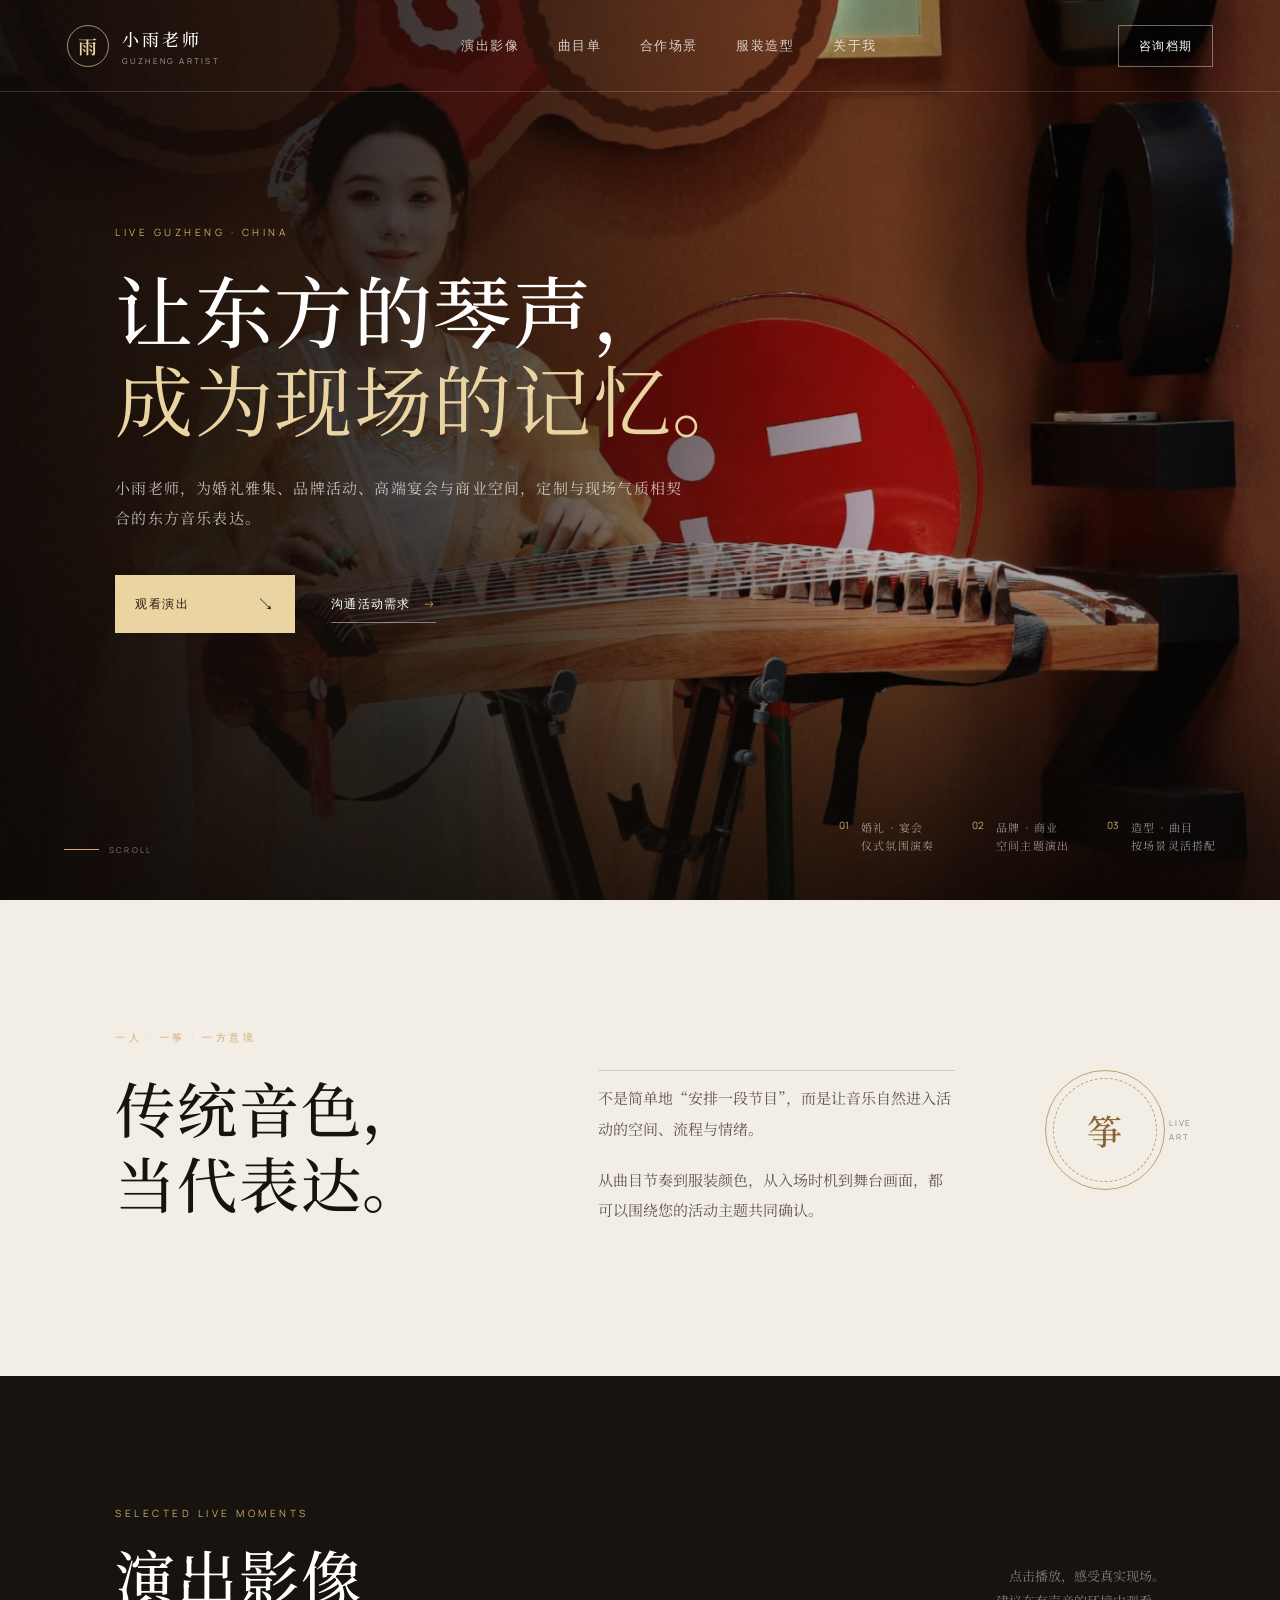
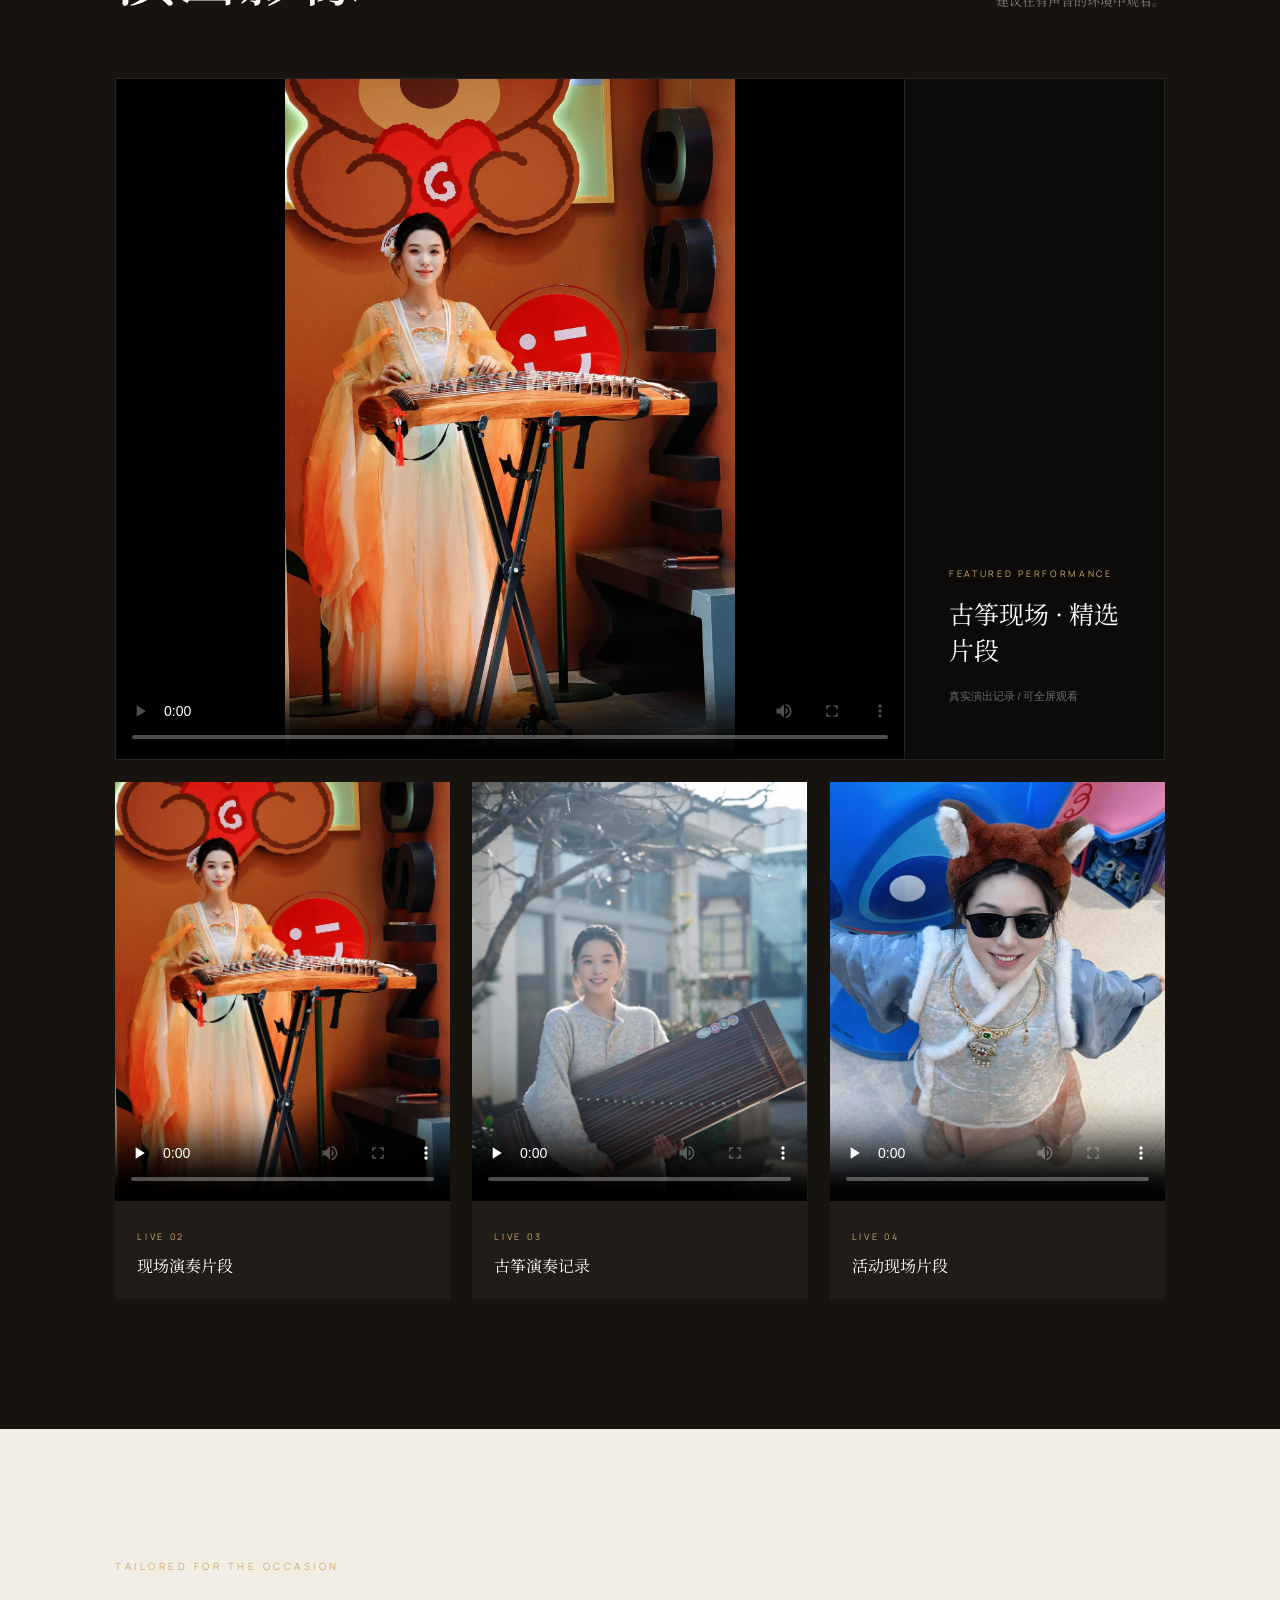
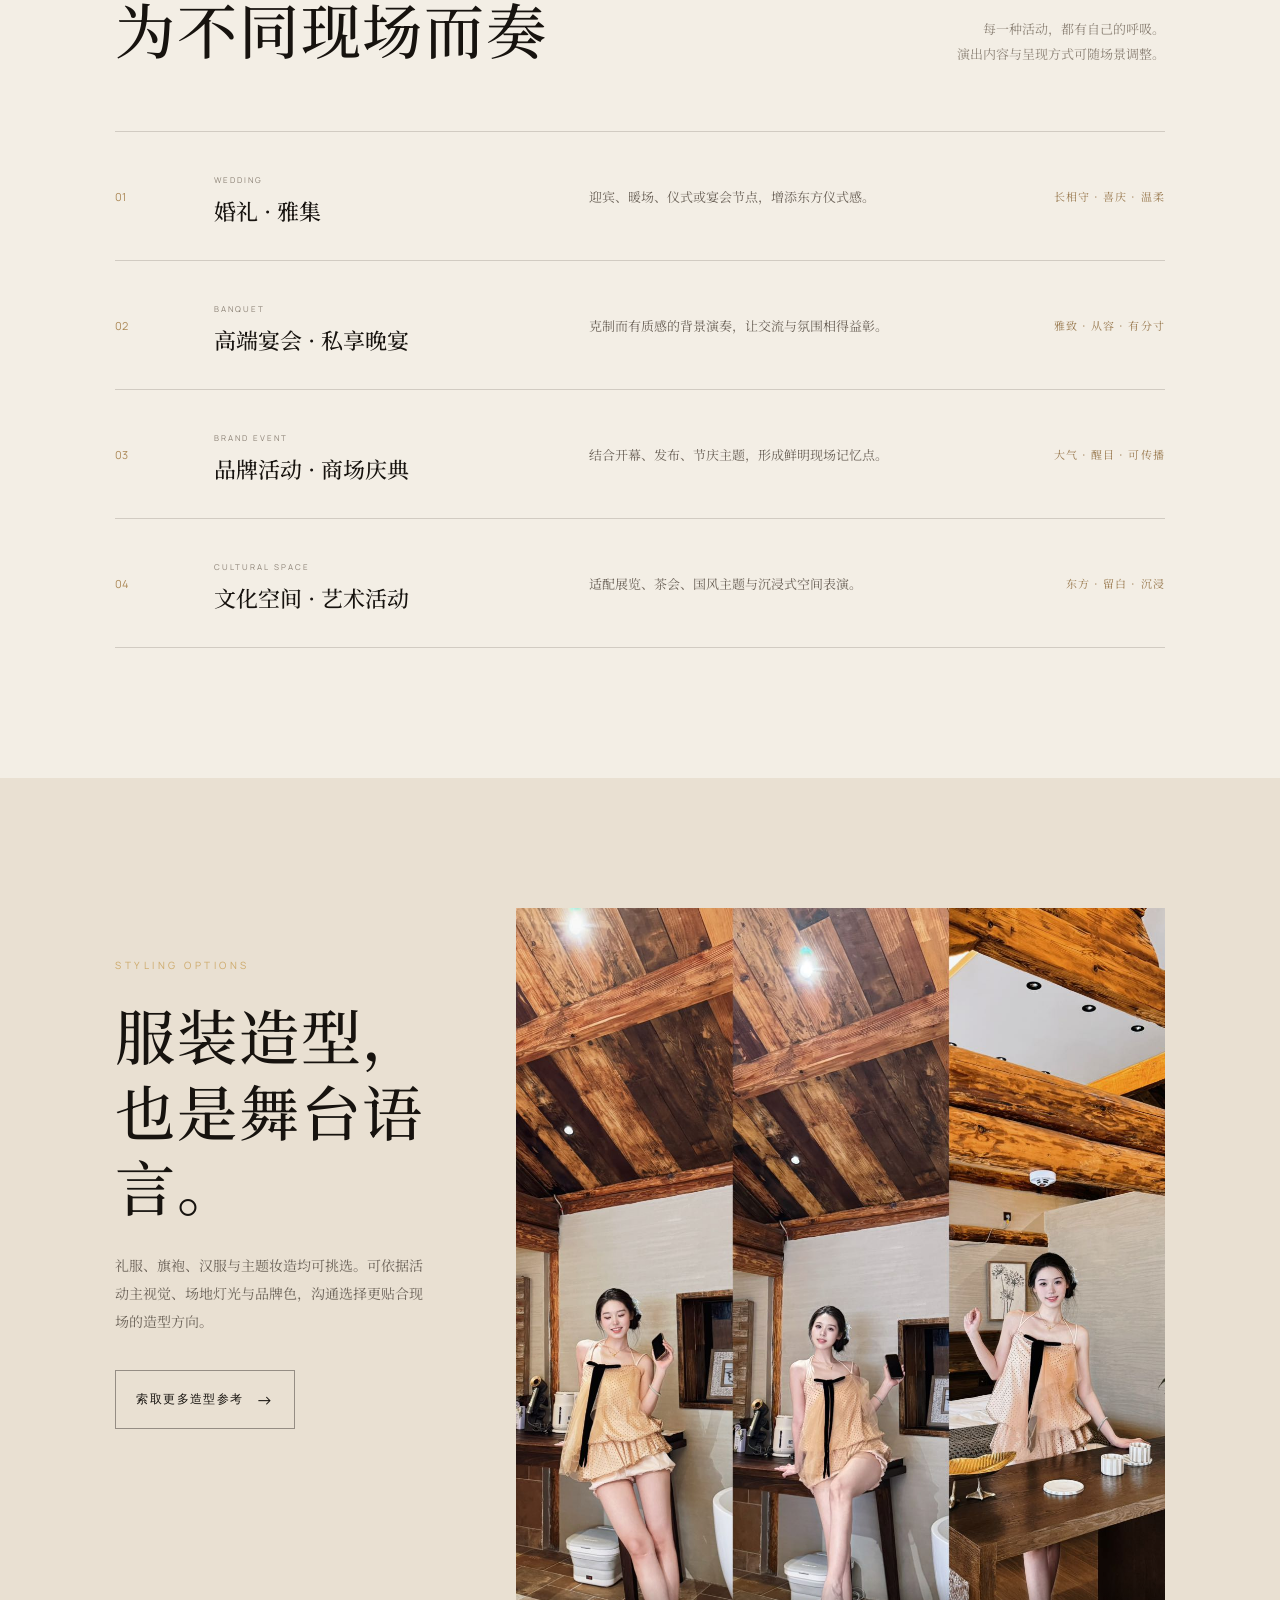
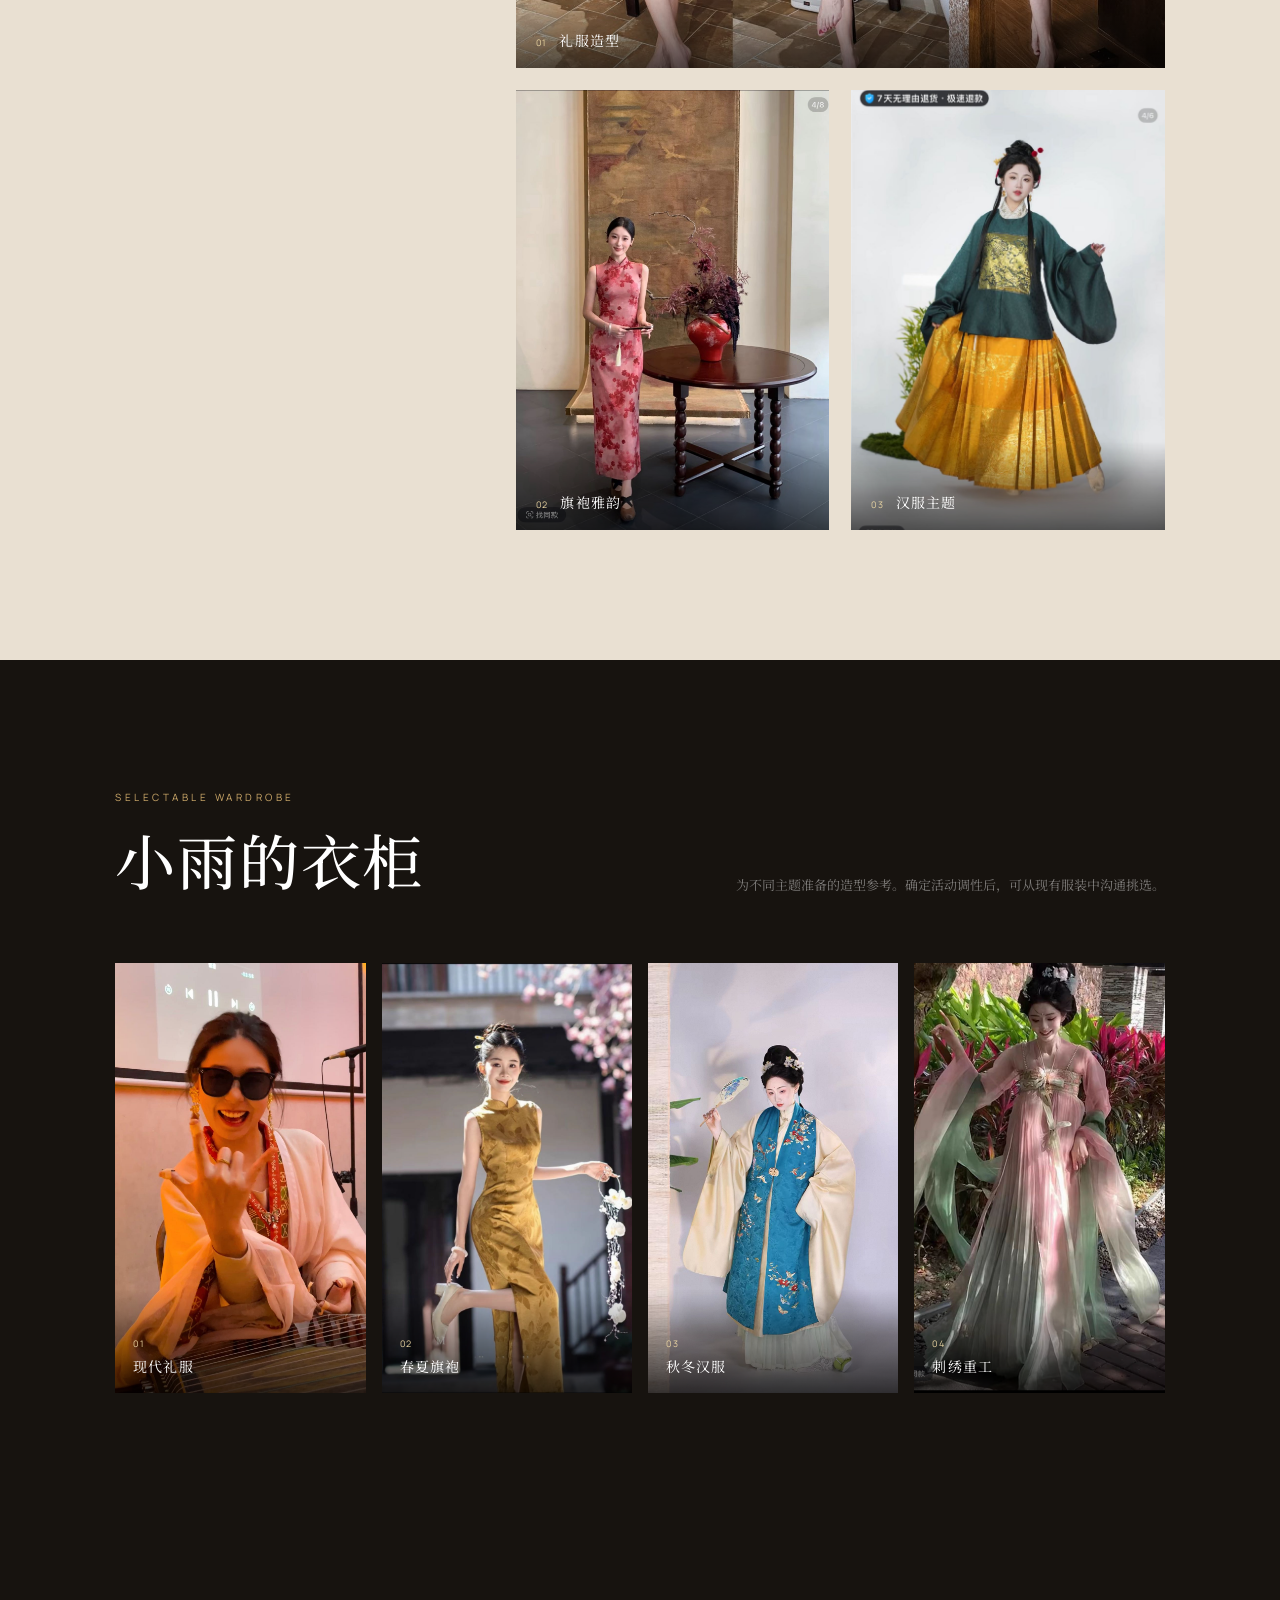
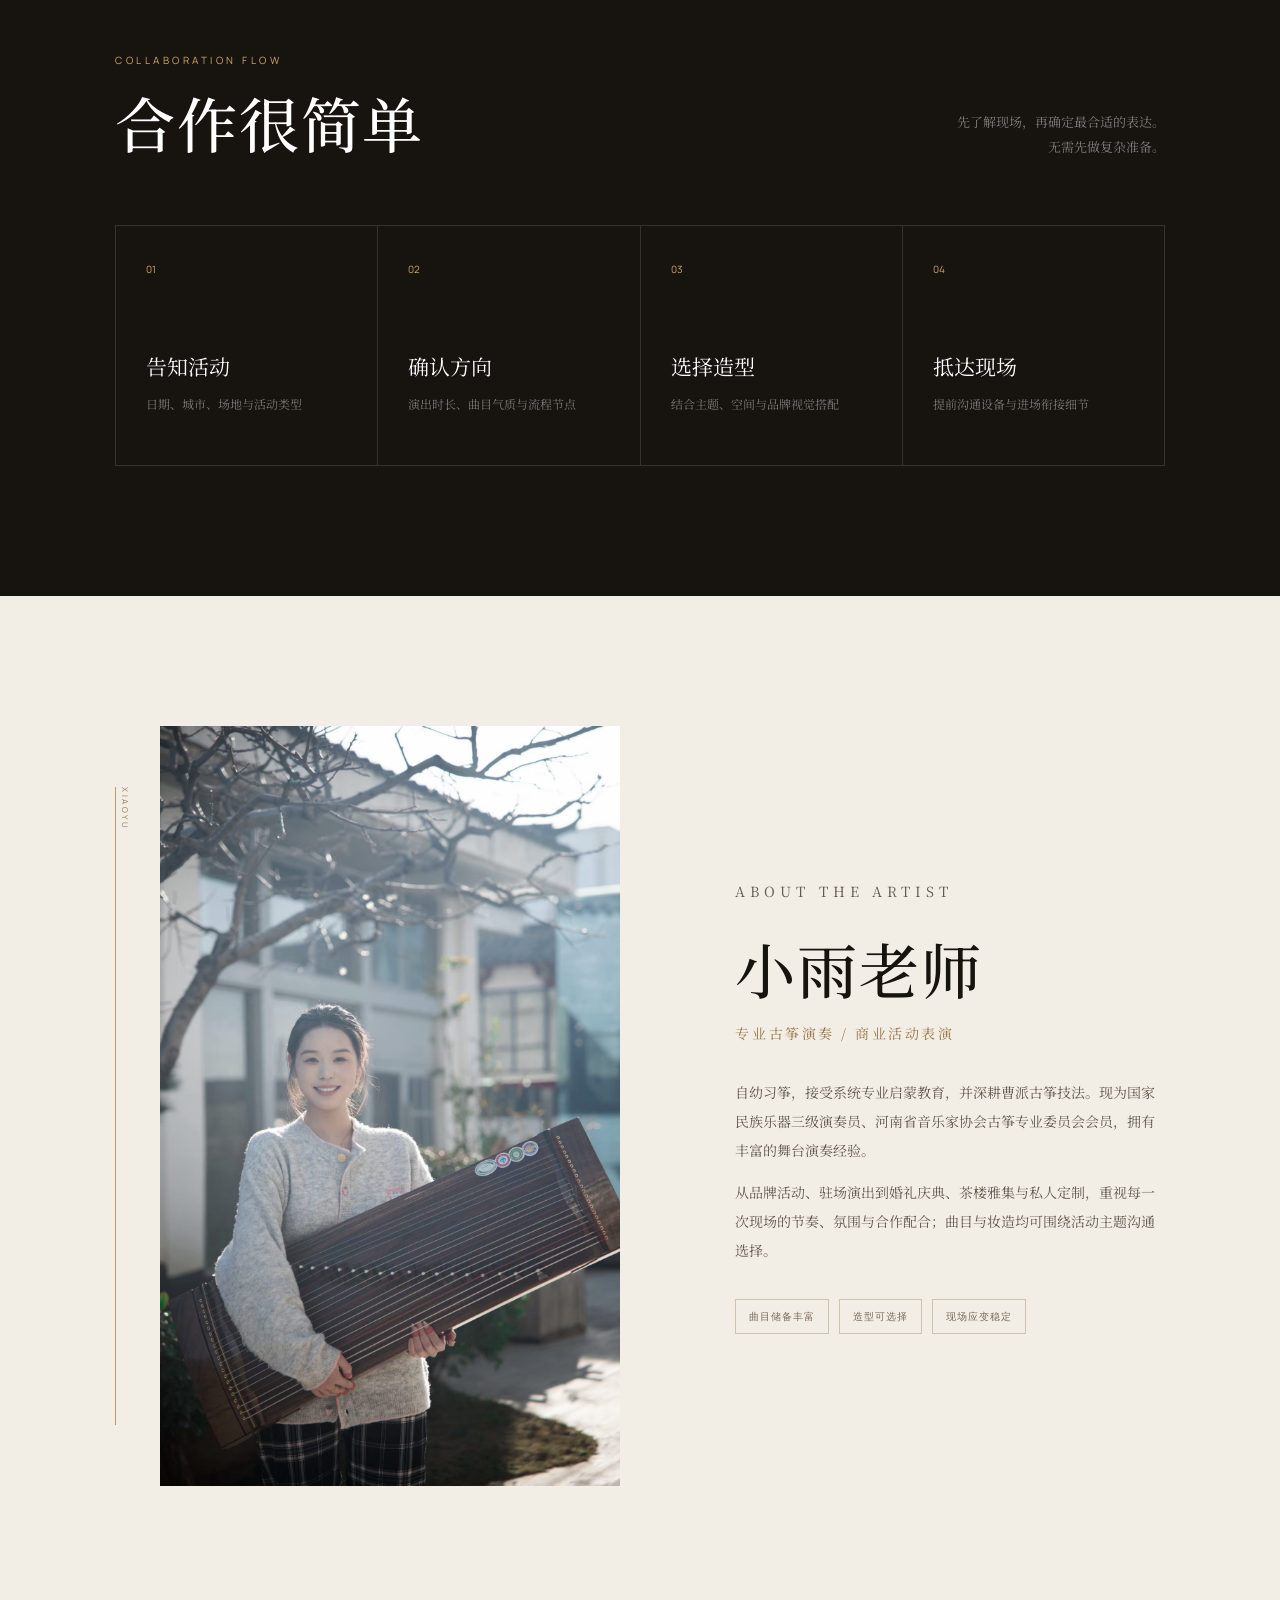
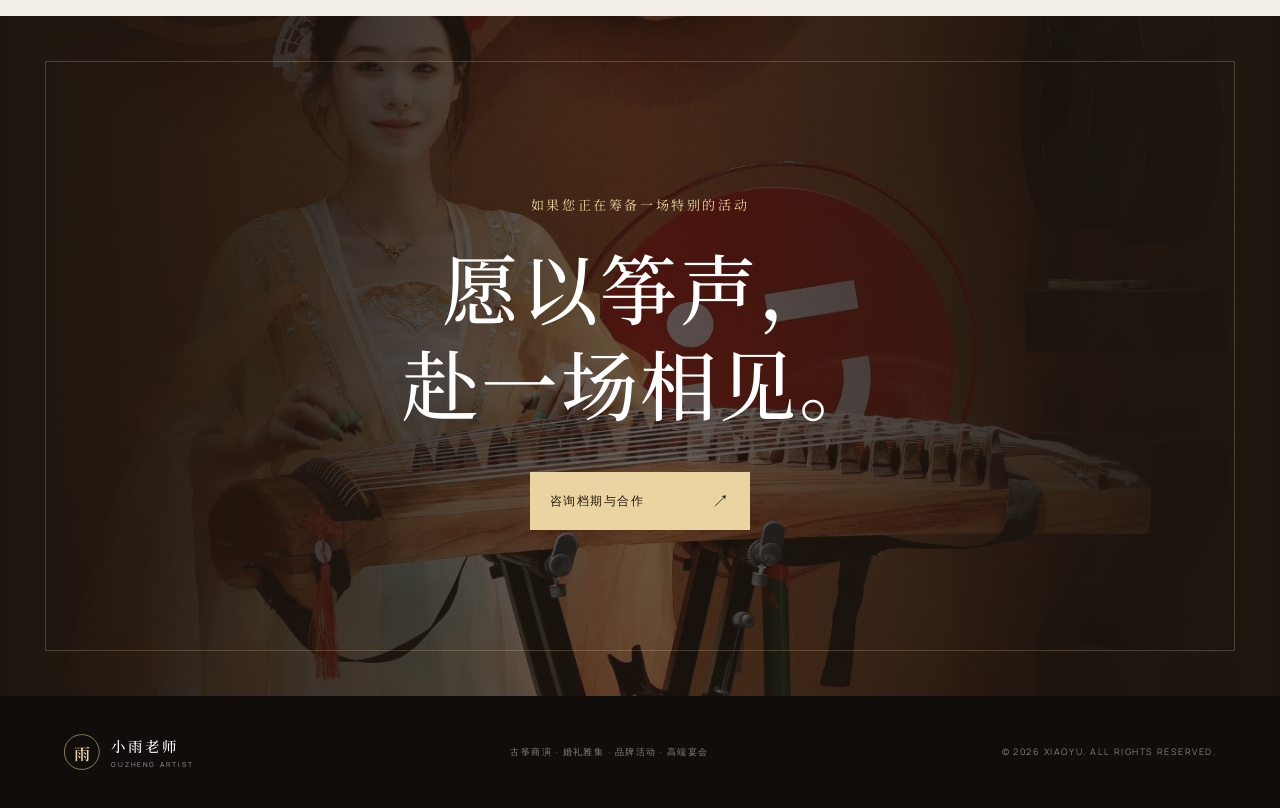
==== docs/index.html @ 77cae75f "Publish Xiaoyu guzheng portfolio" ====
<!doctype html>
<html lang="zh-CN">
<head>
  <meta charset="UTF-8">
  <meta name="viewport" content="width=device-width, initial-scale=1.0">
  <meta name="description" content="小雨老师古筝商演展示：专业古筝演奏、可定制曲目与多风格妆造，适配婚礼、品牌活动与高端私宴。">
  <meta name="theme-color" content="#17130f">
  <title>小雨老师｜古筝商演</title>
  <link rel="preconnect" href="https://fonts.googleapis.com">
  <link rel="preconnect" href="https://fonts.gstatic.com" crossorigin>
  <link href="https://fonts.googleapis.com/css2?family=Noto+Serif+SC:wght@400;500;600;700&family=Manrope:wght@400;500;600&display=swap" rel="stylesheet">
  <link rel="stylesheet" href="styles.css">
</head>
<body>
  <div class="grain" aria-hidden="true"></div>
  <header class="site-header">
    <a class="brand" href="#top" aria-label="返回首页">
      <span class="brand-mark">雨</span>
      <span><b>小雨老师</b><small>GUZHENG ARTIST</small></span>
    </a>
    <nav aria-label="主导航">
      <a href="#works">演出影像</a>
      <a href="repertoire.html">曲目单</a>
      <a href="#scenes">合作场景</a>
      <a href="#looks">服装造型</a>
      <a href="#about">关于我</a>
    </nav>
    <button class="header-cta js-contact">咨询档期</button>
  </header>

  <main id="top">
    <section class="hero">
      <div class="hero-media" aria-hidden="true">
        <img src="assets/images/01-首屏主视觉/hero.jpg" alt="">
      </div>
      <div class="hero-shade"></div>
      <div class="hero-content reveal">
        <p class="eyebrow">LIVE GUZHENG · CHINA</p>
        <h1>让东方的琴声，<br><em>成为现场的记忆。</em></h1>
        <p class="hero-copy">小雨老师，为婚礼雅集、品牌活动、高端宴会与商业空间，定制与现场气质相契合的东方音乐表达。</p>
        <div class="hero-actions">
          <a class="button button-gold" href="#works"><span>观看演出</span><i>↘</i></a>
          <button class="text-link js-contact">沟通活动需求 <span>→</span></button>
        </div>
      </div>
      <div class="hero-meta">
        <div><span>01</span><p>婚礼 · 宴会<br>仪式氛围演奏</p></div>
        <div><span>02</span><p>品牌 · 商业<br>空间主题演出</p></div>
        <div><span>03</span><p>造型 · 曲目<br>按场景灵活搭配</p></div>
      </div>
      <a class="scroll-cue" href="#intro" aria-label="继续浏览"><span></span>SCROLL</a>
    </section>

    <section class="intro section" id="intro">
      <p class="section-kicker reveal">一人 · 一筝 · 一方意境</p>
      <div class="intro-grid">
        <h2 class="reveal">传统音色，<br>当代表达。</h2>
        <div class="intro-copy reveal">
          <p>不是简单地“安排一段节目”，而是让音乐自然进入活动的空间、流程与情绪。</p>
          <p>从曲目节奏到服装颜色，从入场时机到舞台画面，都可以围绕您的活动主题共同确认。</p>
        </div>
        <div class="seal reveal"><span>筝</span><small>LIVE<br>ART</small></div>
      </div>
    </section>

    <section class="works section section-dark" id="works">
      <div class="section-head reveal">
        <div>
          <p class="section-kicker">SELECTED LIVE MOMENTS</p>
          <h2>演出影像</h2>
        </div>
        <p>点击播放，感受真实现场。<br>建议在有声音的环境中观看。</p>
      </div>
      <div class="video-feature reveal">
        <video controls preload="metadata" playsinline poster="assets/images/performance/performance-01.jpg">
          <source src="assets/videos/shorts/short-01.mp4" type="video/mp4">
          您的浏览器暂不支持视频播放。
        </video>
        <div class="video-caption">
          <span>FEATURED PERFORMANCE</span>
          <h3>古筝现场 · 精选片段</h3>
          <p>真实演出记录 / 可全屏观看</p>
        </div>
      </div>
      <div class="video-grid">
        <article class="video-card reveal">
          <video controls preload="none" playsinline poster="assets/images/performance/performance-01.jpg">
            <source src="assets/videos/shorts/short-02.mp4" type="video/mp4">
          </video>
          <div><span>LIVE 02</span><h3>现场演奏片段</h3></div>
        </article>
        <article class="video-card reveal">
          <video controls preload="none" playsinline poster="assets/images/performance/performance-02.jpg">
            <source src="assets/videos/shorts/short-03.mp4" type="video/mp4">
          </video>
          <div><span>LIVE 03</span><h3>古筝演奏记录</h3></div>
        </article>
        <article class="video-card reveal">
          <video controls preload="none" playsinline poster="assets/images/performance/performance-03.jpg">
            <source src="assets/videos/shorts/short-04.mp4" type="video/mp4">
          </video>
          <div><span>LIVE 04</span><h3>活动现场片段</h3></div>
        </article>
      </div>
    </section>

    <section class="scenes section" id="scenes">
      <div class="section-head reveal">
        <div>
          <p class="section-kicker">TAILORED FOR THE OCCASION</p>
          <h2>为不同现场而奏</h2>
        </div>
        <p>每一种活动，都有自己的呼吸。<br>演出内容与呈现方式可随场景调整。</p>
      </div>
      <div class="scene-list">
        <article class="scene-card reveal">
          <span>01</span><div><small>WEDDING</small><h3>婚礼 · 雅集</h3></div>
          <p>迎宾、暖场、仪式或宴会节点，增添东方仪式感。</p><i>长相守 · 喜庆 · 温柔</i>
        </article>
        <article class="scene-card reveal">
          <span>02</span><div><small>BANQUET</small><h3>高端宴会 · 私享晚宴</h3></div>
          <p>克制而有质感的背景演奏，让交流与氛围相得益彰。</p><i>雅致 · 从容 · 有分寸</i>
        </article>
        <article class="scene-card reveal">
          <span>03</span><div><small>BRAND EVENT</small><h3>品牌活动 · 商场庆典</h3></div>
          <p>结合开幕、发布、节庆主题，形成鲜明现场记忆点。</p><i>大气 · 醒目 · 可传播</i>
        </article>
        <article class="scene-card reveal">
          <span>04</span><div><small>CULTURAL SPACE</small><h3>文化空间 · 艺术活动</h3></div>
          <p>适配展览、茶会、国风主题与沉浸式空间表演。</p><i>东方 · 留白 · 沉浸</i>
        </article>
      </div>
    </section>

    <section class="looks section" id="looks">
      <div class="looks-copy reveal">
        <p class="section-kicker">STYLING OPTIONS</p>
        <h2>服装造型，<br>也是舞台语言。</h2>
        <p>礼服、旗袍、汉服与主题妆造均可挑选。可依据活动主视觉、场地灯光与品牌色，沟通选择更贴合现场的造型方向。</p>
        <button class="button button-outline js-contact">索取更多造型参考 <i>→</i></button>
      </div>
      <div class="look-gallery reveal">
        <figure class="look-main">
          <img src="assets/images/outfits/image1.jpeg" alt="小雨老师演出礼服造型">
          <figcaption><span>01</span>礼服造型</figcaption>
        </figure>
        <figure>
          <img src="assets/images/outfits/image12.jpeg" alt="小雨老师旗袍演出造型">
          <figcaption><span>02</span>旗袍雅韵</figcaption>
        </figure>
        <figure>
          <img src="assets/images/outfits/image20.jpeg" alt="小雨老师汉服演出造型">
          <figcaption><span>03</span>汉服主题</figcaption>
        </figure>
      </div>
    </section>

    <section class="wardrobe section section-dark" aria-labelledby="wardrobe-title">
      <div class="section-head reveal">
        <div>
          <p class="section-kicker">SELECTABLE WARDROBE</p>
          <h2 id="wardrobe-title">小雨的衣柜</h2>
        </div>
        <p>为不同主题准备的造型参考。确定活动调性后，可从现有服装中沟通挑选。</p>
      </div>
      <div class="wardrobe-grid">
        <figure class="reveal"><img src="assets/images/outfits/image3.jpeg" alt="现代风格演出造型"><figcaption><span>01</span>现代礼服</figcaption></figure>
        <figure class="reveal"><img src="assets/images/outfits/image10.jpeg" alt="春夏旗袍演出造型"><figcaption><span>02</span>春夏旗袍</figcaption></figure>
        <figure class="reveal"><img src="assets/images/outfits/image17.jpeg" alt="秋冬汉服演出造型"><figcaption><span>03</span>秋冬汉服</figcaption></figure>
        <figure class="reveal"><img src="assets/images/outfits/image29.jpeg" alt="刺绣重工演出造型"><figcaption><span>04</span>刺绣重工</figcaption></figure>
      </div>
    </section>

    <section class="process section section-dark">
      <div class="section-head reveal">
        <div><p class="section-kicker">COLLABORATION FLOW</p><h2>合作很简单</h2></div>
        <p>先了解现场，再确定最合适的表达。<br>无需先做复杂准备。</p>
      </div>
      <ol class="process-list">
        <li class="reveal"><span>01</span><h3>告知活动</h3><p>日期、城市、场地与活动类型</p></li>
        <li class="reveal"><span>02</span><h3>确认方向</h3><p>演出时长、曲目气质与流程节点</p></li>
        <li class="reveal"><span>03</span><h3>选择造型</h3><p>结合主题、空间与品牌视觉搭配</p></li>
        <li class="reveal"><span>04</span><h3>抵达现场</h3><p>提前沟通设备与进场衔接细节</p></li>
      </ol>
    </section>

    <section class="about section" id="about">
      <div class="about-image reveal">
        <img src="assets/images/performance/performance-02.jpg" alt="古筝演奏者小雨老师">
        <span>XIAOYU</span>
      </div>
      <div class="about-copy reveal">
        <p class="section-kicker">ABOUT THE ARTIST</p>
        <h2>小雨老师</h2>
        <h3>专业古筝演奏 / 商业活动表演</h3>
        <p>自幼习筝，接受系统专业启蒙教育，并深耕曹派古筝技法。现为国家民族乐器三级演奏员、河南省音乐家协会古筝专业委员会会员，拥有丰富的舞台演奏经验。</p>
        <p>从品牌活动、驻场演出到婚礼庆典、茶楼雅集与私人定制，重视每一次现场的节奏、氛围与合作配合；曲目与妆造均可围绕活动主题沟通选择。</p>
        <div class="about-tags"><span>曲目储备丰富</span><span>造型可选择</span><span>现场应变稳定</span></div>
      </div>
    </section>

    <section class="contact-banner">
      <div class="contact-banner-bg"></div>
      <div class="reveal">
        <p>如果您正在筹备一场特别的活动</p>
        <h2>愿以筝声，<br>赴一场相见。</h2>
        <button class="button button-gold js-contact">咨询档期与合作 <i>↗</i></button>
      </div>
    </section>
  </main>

  <footer>
    <div class="brand footer-brand"><span class="brand-mark">雨</span><span><b>小雨老师</b><small>GUZHENG ARTIST</small></span></div>
    <p>古筝商演 · 婚礼雅集 · 品牌活动 · 高端宴会</p>
    <p>© <span id="year"></span> XIAOYU. ALL RIGHTS RESERVED.</p>
  </footer>

  <div class="contact-panel" id="contactPanel" aria-hidden="true">
    <button class="panel-close" aria-label="关闭">×</button>
    <p class="section-kicker">CONTACT & BOOKING</p>
    <h2>聊聊您的活动</h2>
    <p class="panel-lead">请准备以下信息，沟通会更高效：活动日期、城市、场地、活动类型与期望演出时长。</p>
    <div class="contact-card">
      <div class="qr-placeholder" role="img" aria-label="微信二维码待替换">
        <span>微信二维码</span><small>请替换图片</small>
      </div>
      <div>
        <small>WECHAT</small>
        <strong id="wechatId">请填写您的微信号</strong>
        <button class="copy-button" data-copy="请填写您的微信号">复制微信号</button>
      </div>
    </div>
    <div class="contact-lines">
      <p><span>电话</span><b>请填写您的手机号</b></p>
      <p><span>演出地区</span><b>可根据档期沟通</b></p>
    </div>
    <p class="contact-note">网站发布前，请按“README-替换素材说明”更新以上联系方式。</p>
  </div>
  <div class="panel-backdrop"></div>
  <div class="toast" role="status">已复制</div>

  <script src="script.js"></script>
</body>
</html>
---- docs/styles.css ----
:root {
  --ink: #17130f;
  --ink-2: #221c16;
  --paper: #f3eee5;
  --paper-2: #e9e0d2;
  --gold: #cda96a;
  --gold-light: #ead5a2;
  --muted: #8d8377;
  --line: rgba(31, 24, 18, .16);
  --serif: "Noto Serif SC", "Songti SC", serif;
  --sans: "Manrope", "PingFang SC", sans-serif;
}

* { box-sizing: border-box; }
html { scroll-behavior: smooth; }
body { margin: 0; color: var(--ink); background: var(--paper); font-family: var(--sans); }
body.panel-open { overflow: hidden; }
button, a { font: inherit; }
button { cursor: pointer; }
a { color: inherit; text-decoration: none; }
img, video { display: block; width: 100%; }
.grain { position: fixed; inset: 0; z-index: 100; pointer-events: none; opacity: .035; background-image: url("data:image/svg+xml,%3Csvg viewBox='0 0 180 180' xmlns='http://www.w3.org/2000/svg'%3E%3Cfilter id='n'%3E%3CfeTurbulence type='fractalNoise' baseFrequency='.9' numOctaves='3' stitchTiles='stitch'/%3E%3C/filter%3E%3Crect width='100%25' height='100%25' filter='url(%23n)' opacity='.55'/%3E%3C/svg%3E"); }

.site-header { position: absolute; z-index: 20; top: 0; left: 0; width: 100%; height: 92px; display: flex; align-items: center; justify-content: space-between; padding: 0 5.2vw; color: white; border-bottom: 1px solid rgba(255,255,255,.16); }
.brand { display: inline-flex; align-items: center; gap: 13px; }
.brand-mark { display: grid; place-items: center; width: 42px; aspect-ratio: 1; color: var(--gold-light); border: 1px solid rgba(234,213,162,.65); border-radius: 50%; font: 600 19px var(--serif); }
.brand b { display: block; letter-spacing: .18em; font: 500 17px var(--serif); }
.brand small { display: block; margin-top: 4px; font-size: 8px; letter-spacing: .28em; opacity: .6; }
.site-header nav { display: flex; gap: clamp(20px,3vw,48px); }
.site-header nav a { position: relative; font-size: 13px; letter-spacing: .12em; opacity: .78; transition: .3s; }
.site-header nav a:hover { opacity: 1; }
.site-header nav a::after { content: ""; position: absolute; left: 0; right: 100%; bottom: -9px; height: 1px; background: var(--gold); transition: .3s; }
.site-header nav a:hover::after { right: 0; }
.header-cta { color: white; background: transparent; border: 1px solid rgba(255,255,255,.4); padding: 11px 20px; letter-spacing: .12em; font-size: 12px; transition: .3s; }
.header-cta:hover { color: var(--ink); background: var(--gold-light); border-color: var(--gold-light); }

.hero { position: relative; min-height: 100vh; color: white; background: #17130f; overflow: hidden; }
.hero-media, .hero-shade { position: absolute; inset: 0; }
.hero-media img { height: 100%; object-fit: cover; object-position: center 28%; filter: saturate(.78) contrast(1.05); transform: scale(1.015); animation: heroScale 12s ease-out both; }
.hero-shade { background: linear-gradient(90deg, rgba(13,10,8,.96) 0%, rgba(18,12,8,.73) 39%, rgba(12,8,6,.24) 70%, rgba(10,7,5,.43)), linear-gradient(0deg, rgba(10,7,5,.78), transparent 40%); }
@keyframes heroScale { from { transform: scale(1.08); } to { transform: scale(1.015); } }
.hero-content { position: relative; z-index: 2; width: min(680px, 72vw); padding-top: clamp(190px, 25vh, 270px); margin-left: 9vw; }
.eyebrow, .section-kicker { margin: 0 0 25px; color: var(--gold); font-size: 10px; letter-spacing: .35em; }
.hero h1 { margin: 0; font: 500 clamp(48px, 6.1vw, 94px)/1.14 var(--serif); letter-spacing: .02em; }
.hero h1 em { color: var(--gold-light); font-style: normal; font-weight: 400; }
.hero-copy { max-width: 570px; margin: 31px 0 0; color: rgba(255,255,255,.7); font: 400 15px/2 var(--serif); letter-spacing: .08em; }
.hero-actions { display: flex; align-items: center; gap: 36px; margin-top: 42px; }
.button { display: inline-flex; align-items: center; justify-content: space-between; min-width: 180px; padding: 17px 20px; border: 0; letter-spacing: .12em; font-size: 12px; transition: .3s; }
.button i { font-style: normal; font-size: 17px; }
.button-gold { color: #23180d; background: var(--gold-light); }
.button-gold:hover { background: white; transform: translateY(-2px); }
.text-link { color: white; background: transparent; border: 0; border-bottom: 1px solid rgba(255,255,255,.45); padding: 9px 0; font-size: 12px; letter-spacing: .1em; }
.text-link span { margin-left: 9px; color: var(--gold); }
.hero-meta { position: absolute; z-index: 2; right: 5vw; bottom: 5vh; display: flex; gap: clamp(20px,3vw,55px); }
.hero-meta div { display: flex; gap: 12px; align-items: flex-start; }
.hero-meta span { color: var(--gold); font-size: 10px; }
.hero-meta p { margin: 0; color: rgba(255,255,255,.55); font: 11px/1.7 var(--serif); letter-spacing: .1em; }
.scroll-cue { position: absolute; z-index: 2; bottom: 5vh; left: 5vw; display: flex; gap: 10px; align-items: center; color: rgba(255,255,255,.45); font-size: 8px; letter-spacing: .28em; }
.scroll-cue span { width: 35px; height: 1px; background: var(--gold); }

.section { padding: 130px 9vw; }
.section-dark { color: white; background: var(--ink); }
.intro { background: var(--paper); }
.intro-grid { display: grid; grid-template-columns: 1.1fr 1fr .28fr; gap: 7vw; align-items: start; }
.intro h2, .section-head h2, .looks h2, .about h2, .contact-banner h2, .contact-panel h2 { margin: 0; font: 500 clamp(38px,4.7vw,70px)/1.25 var(--serif); letter-spacing: .03em; }
.intro-copy { padding-top: 12px; border-top: 1px solid var(--line); }
.intro-copy p { margin: 0 0 20px; color: #61584e; font: 15px/2.05 var(--serif); }
.seal { position: relative; display: grid; place-items: center; width: 120px; aspect-ratio: 1; border: 1px solid #bca16e; border-radius: 50%; }
.seal::before { content: ""; position: absolute; inset: 7px; border: 1px dashed #bca16e; border-radius: inherit; }
.seal span { color: #8c6334; font: 500 35px var(--serif); }
.seal small { position: absolute; right: -28px; color: var(--muted); font-size: 8px; line-height: 1.7; letter-spacing: .2em; }
.section-head { display: flex; align-items: flex-end; justify-content: space-between; margin-bottom: 65px; }
.section-head .section-kicker { margin-bottom: 18px; }
.section-head > p { margin: 0; color: #8f8579; font: 13px/1.9 var(--serif); text-align: right; }
.section-dark .section-head > p { color: rgba(255,255,255,.45); }

.video-feature { display: grid; grid-template-columns: minmax(0, 1.7fr) minmax(260px, .55fr); min-height: 600px; background: #0d0b09; border: 1px solid rgba(255,255,255,.1); }
.video-feature video { height: 100%; max-height: 680px; object-fit: contain; background: black; }
.video-caption { display: flex; flex-direction: column; justify-content: flex-end; padding: 44px; border-left: 1px solid rgba(255,255,255,.1); }
.video-caption span, .video-card span { color: var(--gold); font-size: 9px; letter-spacing: .3em; }
.video-caption h3 { margin: 15px 0 10px; font: 400 25px var(--serif); }
.video-caption p { color: rgba(255,255,255,.4); font-size: 11px; }
.video-grid { display: grid; grid-template-columns: repeat(3, 1fr); gap: 22px; margin-top: 22px; }
.video-card { background: #211c17; }
.video-card video { aspect-ratio: 4/5; object-fit: cover; background: #0b0908; }
.video-card div { padding: 22px; }
.video-card h3 { margin: 9px 0 0; font: 400 16px var(--serif); }

.scene-list { border-top: 1px solid var(--line); }
.scene-card { display: grid; grid-template-columns: 60px 1.1fr 1fr .75fr; gap: 3vw; align-items: center; padding: 34px 0; border-bottom: 1px solid var(--line); transition: .35s; }
.scene-card:hover { padding-left: 18px; background: rgba(188,161,110,.07); }
.scene-card > span { color: #ac8957; font-size: 11px; }
.scene-card small { color: var(--muted); font-size: 8px; letter-spacing: .25em; }
.scene-card h3 { margin: 7px 0 0; font: 500 22px var(--serif); }
.scene-card p { margin: 0; color: #6d645a; font: 13px/1.8 var(--serif); }
.scene-card i { color: #9a7b51; font: 400 11px var(--serif); font-style: normal; letter-spacing: .1em; text-align: right; }

.looks { display: grid; grid-template-columns: .72fr 1.5fr; gap: 7vw; background: var(--paper-2); }
.looks-copy { position: sticky; top: 70px; align-self: start; padding-top: 50px; }
.looks-copy > p:not(.section-kicker) { margin: 28px 0 35px; color: #6d645a; font: 14px/2 var(--serif); }
.button-outline { color: var(--ink); background: transparent; border: 1px solid rgba(23,19,15,.4); }
.button-outline:hover { color: white; background: var(--ink); }
.look-gallery { display: grid; grid-template-columns: 1fr 1fr; gap: 22px; }
.look-gallery figure { position: relative; margin: 0; overflow: hidden; background: #ddd3c5; }
.look-gallery .look-main { grid-column: 1 / -1; }
.look-gallery img { height: 440px; object-fit: cover; object-position: center 28%; transition: transform .7s; }
.look-main img { height: 760px; object-position: center 32%; }
.look-gallery figure:hover img { transform: scale(1.025); }
.look-gallery figcaption { position: absolute; left: 0; bottom: 0; width: 100%; padding: 50px 20px 18px; color: white; background: linear-gradient(transparent,rgba(0,0,0,.65)); font: 14px var(--serif); letter-spacing: .08em; }
.look-gallery figcaption span { margin-right: 12px; color: var(--gold-light); font: 9px var(--sans); }

.wardrobe { background: #17130f; }
.wardrobe-grid { display: grid; grid-template-columns: repeat(4, 1fr); gap: 16px; }
.wardrobe-grid figure { position: relative; min-height: 430px; margin: 0; overflow: hidden; background: #2b241d; }
.wardrobe-grid img { height: 100%; object-fit: cover; transition: transform .7s ease; }
.wardrobe-grid figure:nth-child(1) img { object-position: center 28%; }
.wardrobe-grid figure:nth-child(2) img { object-position: center 34%; }
.wardrobe-grid figure:nth-child(3) img { object-position: center 25%; }
.wardrobe-grid figure:nth-child(4) img { object-position: center 30%; }
.wardrobe-grid figure:hover img { transform: scale(1.04); }
.wardrobe-grid figcaption { position: absolute; right: 0; bottom: 0; left: 0; padding: 48px 18px 17px; color: #fff; background: linear-gradient(transparent, rgba(0,0,0,.76)); font: 14px var(--serif); letter-spacing: .08em; }
.wardrobe-grid figcaption span { display: block; margin-bottom: 6px; color: var(--gold-light); font: 9px var(--sans); letter-spacing: .18em; }

.process-list { display: grid; grid-template-columns: repeat(4,1fr); padding: 0; margin: 0; list-style: none; border-top: 1px solid rgba(255,255,255,.13); border-left: 1px solid rgba(255,255,255,.13); }
.process-list li { min-height: 240px; padding: 30px; border-right: 1px solid rgba(255,255,255,.13); border-bottom: 1px solid rgba(255,255,255,.13); }
.process-list span { color: var(--gold); font-size: 10px; }
.process-list h3 { margin: 73px 0 12px; font: 400 21px var(--serif); }
.process-list p { margin: 0; color: rgba(255,255,255,.43); font: 12px/1.8 var(--serif); }

.about { display: grid; grid-template-columns: 1fr .85fr; gap: 9vw; align-items: center; }
.about-image { position: relative; padding-left: 45px; }
.about-image::before { content: ""; position: absolute; left: 0; top: 8%; bottom: 8%; width: 1px; background: #b99d6c; }
.about-image img { height: min(72vw, 760px); object-fit: cover; object-position: center 25%; filter: saturate(.75); }
.about-image > span { position: absolute; left: 5px; top: 8%; color: #99784d; font-size: 8px; letter-spacing: .32em; writing-mode: vertical-rl; }
.about-copy h3 { margin: 17px 0 35px; color: #9a774b; font: 400 14px var(--serif); letter-spacing: .18em; }
.about-copy > p { color: #62594f; font: 14px/2.05 var(--serif); }
.about-tags { display: flex; flex-wrap: wrap; gap: 10px; margin-top: 35px; }
.about-tags span { padding: 9px 13px; color: #796a59; border: 1px solid #cfc2af; font-size: 10px; letter-spacing: .1em; }

.contact-banner { position: relative; display: grid; place-items: center; min-height: 680px; padding: 100px 9vw; color: white; text-align: center; overflow: hidden; background: #211810; }
.contact-banner-bg { position: absolute; inset: 0; opacity: .34; background: linear-gradient(90deg,#15100b,transparent,#15100b), url("assets/images/02-商演现场/stage.jpg") center 35%/cover; filter: grayscale(.25); }
.contact-banner::after { content: ""; position: absolute; inset: 45px; border: 1px solid rgba(234,213,162,.22); pointer-events: none; }
.contact-banner > div:last-child { position: relative; z-index: 1; }
.contact-banner p { color: var(--gold-light); font: 13px var(--serif); letter-spacing: .2em; }
.contact-banner h2 { margin: 24px 0 42px; font-size: clamp(45px,6vw,80px); }
.contact-banner .button { margin: auto; min-width: 220px; }

footer { display: flex; align-items: center; justify-content: space-between; padding: 35px 5vw; color: rgba(255,255,255,.48); background: #100d0a; }
footer p { font-size: 9px; letter-spacing: .16em; }
.footer-brand { color: white; transform: scale(.85); transform-origin: left center; }

.contact-panel { position: fixed; z-index: 202; top: 0; right: 0; width: min(520px, 100%); height: 100dvh; padding: 70px 55px; color: white; background: #1b1713; transform: translateX(102%); transition: transform .5s cubic-bezier(.77,0,.18,1); overflow-y: auto; }
.panel-open .contact-panel { transform: translateX(0); }
.panel-backdrop { position: fixed; z-index: 201; inset: 0; visibility: hidden; opacity: 0; background: rgba(7,5,3,.68); backdrop-filter: blur(4px); transition: .4s; }
.panel-open .panel-backdrop { visibility: visible; opacity: 1; }
.panel-close { position: absolute; top: 25px; right: 30px; color: white; background: transparent; border: 0; font-size: 31px; font-weight: 200; }
.contact-panel h2 { font-size: 43px; }
.panel-lead { margin: 25px 0 32px; color: rgba(255,255,255,.55); font: 13px/2 var(--serif); }
.contact-card { display: grid; grid-template-columns: 145px 1fr; gap: 25px; align-items: center; padding: 25px; background: #28221b; }
.qr-placeholder { display: grid; place-items: center; align-content: center; aspect-ratio: 1; color: #4b3c29; background: repeating-linear-gradient(45deg,#e9dcc4,#e9dcc4 6px,#decdae 6px,#decdae 12px); border: 8px solid white; text-align: center; }
.qr-placeholder span { font: 600 13px var(--serif); }
.qr-placeholder small { margin-top: 4px; font-size: 9px; }
.contact-card > div:last-child small { color: var(--gold); font-size: 9px; letter-spacing: .25em; }
.contact-card strong { display: block; margin: 11px 0 18px; font: 400 15px var(--serif); }
.copy-button { padding: 8px 12px; color: white; background: transparent; border: 1px solid rgba(255,255,255,.25); font-size: 10px; }
.contact-lines { margin-top: 30px; border-top: 1px solid rgba(255,255,255,.14); }
.contact-lines p { display: flex; justify-content: space-between; padding: 17px 0; margin: 0; border-bottom: 1px solid rgba(255,255,255,.14); font-size: 12px; }
.contact-lines span { color: rgba(255,255,255,.4); }
.contact-lines b { font-weight: 400; }
.contact-note { color: #b99867; font-size: 10px; line-height: 1.7; }
.toast { position: fixed; z-index: 300; bottom: 30px; left: 50%; padding: 10px 18px; color: white; background: #5f4a2d; font-size: 11px; transform: translate(-50%,30px); opacity: 0; transition: .3s; }
.toast.show { transform: translate(-50%,0); opacity: 1; }

.reveal { opacity: 0; transform: translateY(25px); transition: opacity .8s ease, transform .8s ease; }
.reveal.visible { opacity: 1; transform: translateY(0); }

@media (max-width: 900px) {
  .site-header { height: 72px; padding: 0 20px; }
  .site-header nav { display: none; }
  .header-cta { padding: 9px 13px; }
  .hero-content { width: auto; margin: 0 25px; padding-top: 23vh; }
  .hero h1 { font-size: clamp(43px,12vw,67px); }
  .hero-copy { font-size: 13px; }
  .hero-meta { display: none; }
  .scroll-cue { left: 25px; }
  .section { padding: 90px 25px; }
  .intro-grid { grid-template-columns: 1fr; gap: 35px; }
  .seal { display: none; }
  .section-head { display: block; margin-bottom: 40px; }
  .section-head > p { margin-top: 20px; text-align: left; }
  .video-feature { grid-template-columns: 1fr; min-height: 0; }
  .video-feature video { aspect-ratio: 9/14; }
  .video-caption { padding: 25px; border-left: 0; border-top: 1px solid rgba(255,255,255,.1); }
  .video-grid { grid-template-columns: 1fr; }
  .video-card video { aspect-ratio: 16/11; }
  .scene-card { grid-template-columns: 35px 1fr; gap: 14px; }
  .scene-card p, .scene-card i { grid-column: 2; text-align: left; }
  .looks { grid-template-columns: 1fr; }
  .looks-copy { position: static; padding: 0; }
  .look-main img { height: 560px; }
  .look-gallery img { height: 290px; }
  .wardrobe-grid { grid-template-columns: 1fr 1fr; gap: 10px; }
  .wardrobe-grid figure { min-height: 340px; }
  .process-list { grid-template-columns: 1fr 1fr; }
  .process-list li { min-height: 200px; padding: 22px; }
  .process-list h3 { margin-top: 50px; }
  .about { grid-template-columns: 1fr; }
  .about-image { padding-left: 25px; }
  .about-image img { height: 115vw; max-height: 680px; }
  .contact-banner { min-height: 580px; }
  .contact-banner::after { inset: 20px; }
  footer { display: grid; gap: 14px; justify-items: center; text-align: center; }
  .contact-panel { padding: 70px 25px 35px; }
}

@media (max-width: 520px) {
  .brand-mark { width: 35px; }
  .brand b { font-size: 14px; }
  .header-cta { font-size: 10px; }
  .hero-actions { align-items: flex-start; flex-direction: column; gap: 18px; }
  .look-gallery { gap: 9px; }
  .look-gallery figcaption { font-size: 11px; }
  .wardrobe-grid figure { min-height: 275px; }
  .process-list { grid-template-columns: 1fr; }
  .process-list li { min-height: 170px; }
  .process-list h3 { margin-top: 35px; }
  .contact-card { grid-template-columns: 115px 1fr; gap: 15px; padding: 16px; }
}

@media (prefers-reduced-motion: reduce) {
  html { scroll-behavior: auto; }
  *, *::before, *::after { animation-duration: .01ms !important; transition-duration: .01ms !important; }
  .reveal { opacity: 1; transform: none; }
}

/* Repertoire */
.repertoire-page { background: #f0eadf; }
.repertoire-header { position: absolute; }
.repertoire-header nav .active { color: var(--gold-light); opacity: 1; }
.repertoire-header nav .active::after { right: 0; }
.repertoire-header .header-cta { display: inline-block; }
.repertoire-hero { position: relative; display: grid; align-items: end; min-height: 780px; padding: 190px 9vw 95px; color: white; background: var(--ink); overflow: hidden; }
.repertoire-hero-image { position: absolute; inset: 0; background: linear-gradient(90deg,rgba(12,9,7,.96) 0%,rgba(16,11,8,.76) 48%,rgba(10,7,5,.38)), linear-gradient(0deg,rgba(10,7,5,.9),transparent 60%), url("assets/images/02-商演现场/stage.jpg") center 32%/cover; filter: saturate(.72); }
.repertoire-hero::after { content: "曲"; position: absolute; right: 3vw; bottom: -9vw; color: rgba(234,213,162,.07); font: 500 35vw/1 var(--serif); }
.repertoire-hero-content { position: relative; z-index: 1; width: min(720px,75vw); align-self: center; }
.repertoire-hero h1 { margin: 0; font: 500 clamp(55px,7vw,105px)/1.13 var(--serif); }
.repertoire-hero h1 em { color: var(--gold-light); font-style: normal; font-weight: 400; }
.repertoire-hero-content > p:last-child { max-width: 600px; margin: 32px 0 0; color: rgba(255,255,255,.62); font: 14px/2.05 var(--serif); letter-spacing: .07em; }
.repertoire-stats { position: relative; z-index: 1; display: flex; justify-self: end; gap: 55px; }
.repertoire-stats div { display: flex; align-items: baseline; gap: 10px; padding-left: 20px; border-left: 1px solid rgba(234,213,162,.35); }
.repertoire-stats b { color: var(--gold-light); font: 400 28px var(--serif); }
.repertoire-stats span { color: rgba(255,255,255,.5); font-size: 10px; letter-spacing: .12em; }

.library-intro { display: grid; grid-template-columns: 1fr .8fr; gap: 10vw; align-items: end; margin-bottom: 70px; }
.library-intro h2 { margin: 0; font: 500 clamp(38px,4.7vw,70px)/1.25 var(--serif); }
.library-intro > p { margin: 0; color: #6d645a; font: 14px/2 var(--serif); }
.library-toolbar { position: sticky; z-index: 10; top: 0; display: flex; align-items: center; justify-content: space-between; gap: 25px; padding: 18px 0; background: rgba(240,234,223,.94); border-top: 1px solid var(--line); border-bottom: 1px solid var(--line); backdrop-filter: blur(12px); }
.filter-row { display: flex; gap: 4px; flex-wrap: wrap; }
.filter-button { padding: 11px 15px; color: #6b6258; background: transparent; border: 0; font-size: 11px; letter-spacing: .06em; transition: .25s; }
.filter-button span { margin-left: 5px; color: #a59887; font-size: 8px; }
.filter-button:hover, .filter-button.active { color: white; background: var(--ink); }
.filter-button.active span { color: var(--gold-light); }
.song-search { display: flex; align-items: center; gap: 8px; width: 220px; padding: 9px 0; border-bottom: 1px solid #a99b87; }
.song-search span { color: #94784f; font-size: 20px; }
.song-search input { width: 100%; color: var(--ink); background: transparent; border: 0; outline: 0; font: 12px var(--serif); }
.song-search input::placeholder { color: #958a7d; }
.library-status { display: flex; align-items: center; justify-content: space-between; padding: 35px 0 15px; color: #8a7d6d; border-bottom: 1px solid var(--line); font-size: 10px; letter-spacing: .13em; }
.library-status p { margin: 0; }
.library-status b { color: #9b7548; font-size: 15px; font-weight: 500; }
.song-grid { display: grid; grid-template-columns: repeat(2,1fr); column-gap: 55px; }
.song-card { position: relative; display: grid; grid-template-columns: 43px 1fr auto; gap: 18px; align-items: center; min-height: 115px; border-bottom: 1px solid var(--line); animation: songIn .45s both; animation-delay: var(--delay); transition: .3s; }
@keyframes songIn { from { opacity: 0; transform: translateY(9px); } to { opacity: 1; transform: none; } }
.song-card:hover { padding: 0 13px; background: rgba(202,174,124,.11); }
.song-number { color: #aa8d62; font-size: 9px; }
.song-card p { margin: 0 0 8px; color: #9c8e7d; font-size: 8px; letter-spacing: .2em; }
.song-card h3 { margin: 0; font: 500 21px var(--serif); letter-spacing: .06em; }
.song-mood { color: #8a7760; font: 11px var(--serif); }
.recommended { position: absolute; top: 17px; right: 0; padding: 3px 7px; color: #73522c; background: #e4d0a8; font-size: 8px; letter-spacing: .1em; }
.advance-tag { position: absolute; right: 0; bottom: 16px; color: #9a7b51; font-size: 8px; letter-spacing: .1em; }
.library-disclaimer { margin: 28px 0 0; color: #8c7c69; font: 10px/1.8 var(--serif); letter-spacing: .06em; }
.empty-state { padding: 110px 20px; text-align: center; }
.empty-state > span { color: #b59a70; font-size: 38px; }
.empty-state h3 { margin: 18px 0 8px; font: 500 22px var(--serif); }
.empty-state p { color: var(--muted); font: 12px var(--serif); }

.setlist-grid { display: grid; grid-template-columns: repeat(4,1fr); border-top: 1px solid rgba(255,255,255,.13); border-left: 1px solid rgba(255,255,255,.13); }
.setlist-card { min-height: 330px; padding: 38px; border-right: 1px solid rgba(255,255,255,.13); border-bottom: 1px solid rgba(255,255,255,.13); }
.setlist-card > span { color: var(--gold); font-size: 9px; letter-spacing: .22em; }
.setlist-card h3 { margin: 75px 0 24px; font: 400 29px var(--serif); }
.setlist-card p { margin: 0 0 14px; color: rgba(255,255,255,.78); font: 13px/1.9 var(--serif); }
.setlist-card small { color: rgba(255,255,255,.37); font: 10px/1.7 var(--serif); }
.repertoire-cta { position: relative; display: grid; place-items: center; min-height: 660px; padding: 100px 9vw; text-align: center; overflow: hidden; background: radial-gradient(circle at 50% 35%,#fbf5e8,#e7dccb 65%,#d8c7ad); }
.repertoire-cta::before, .repertoire-cta::after { content: ""; position: absolute; width: 470px; aspect-ratio: 1; border: 1px solid rgba(158,125,78,.25); border-radius: 50%; }
.repertoire-cta::after { width: 630px; }
.repertoire-cta > div { position: relative; z-index: 1; }
.repertoire-cta h2 { margin: 0 0 40px; font: 500 clamp(40px,5.3vw,76px)/1.3 var(--serif); }
.repertoire-cta .button { margin: auto; background: var(--ink); color: var(--gold-light); }
.repertoire-cta .button:hover { color: var(--ink); background: var(--gold-light); }
.back-home { position: absolute; z-index: 1; left: 5vw; bottom: 40px; color: #7b6c5b; font-size: 10px; letter-spacing: .12em; }
.back-home span { margin-right: 9px; color: #9b7548; }

@media (max-width: 900px) {
  .repertoire-hero { min-height: 760px; padding: 150px 25px 60px; }
  .repertoire-hero-content { width: 100%; }
  .repertoire-stats { justify-self: stretch; justify-content: space-between; gap: 10px; margin-top: 45px; }
  .repertoire-stats div { display: block; padding-left: 10px; }
  .repertoire-stats b, .repertoire-stats span { display: block; }
  .repertoire-stats span { margin-top: 6px; font-size: 8px; }
  .library-intro { grid-template-columns: 1fr; gap: 25px; margin-bottom: 45px; }
  .library-toolbar { position: static; display: block; }
  .filter-row { flex-wrap: nowrap; overflow-x: auto; padding-bottom: 8px; }
  .filter-button { flex: 0 0 auto; }
  .song-search { width: 100%; margin-top: 15px; }
  .song-grid { grid-template-columns: 1fr; }
  .setlist-grid { grid-template-columns: 1fr; }
  .setlist-card { min-height: 245px; }
  .setlist-card h3 { margin-top: 45px; }
}

@media (max-width: 520px) {
  .repertoire-hero h1 { font-size: 52px; }
  .repertoire-hero-content > p:last-child { font-size: 12px; }
  .song-card { grid-template-columns: 30px 1fr; gap: 12px; }
  .song-mood { grid-column: 2; margin-top: -12px; font-size: 9px; }
  .recommended { right: 0; }
  .repertoire-cta { min-height: 560px; }
}
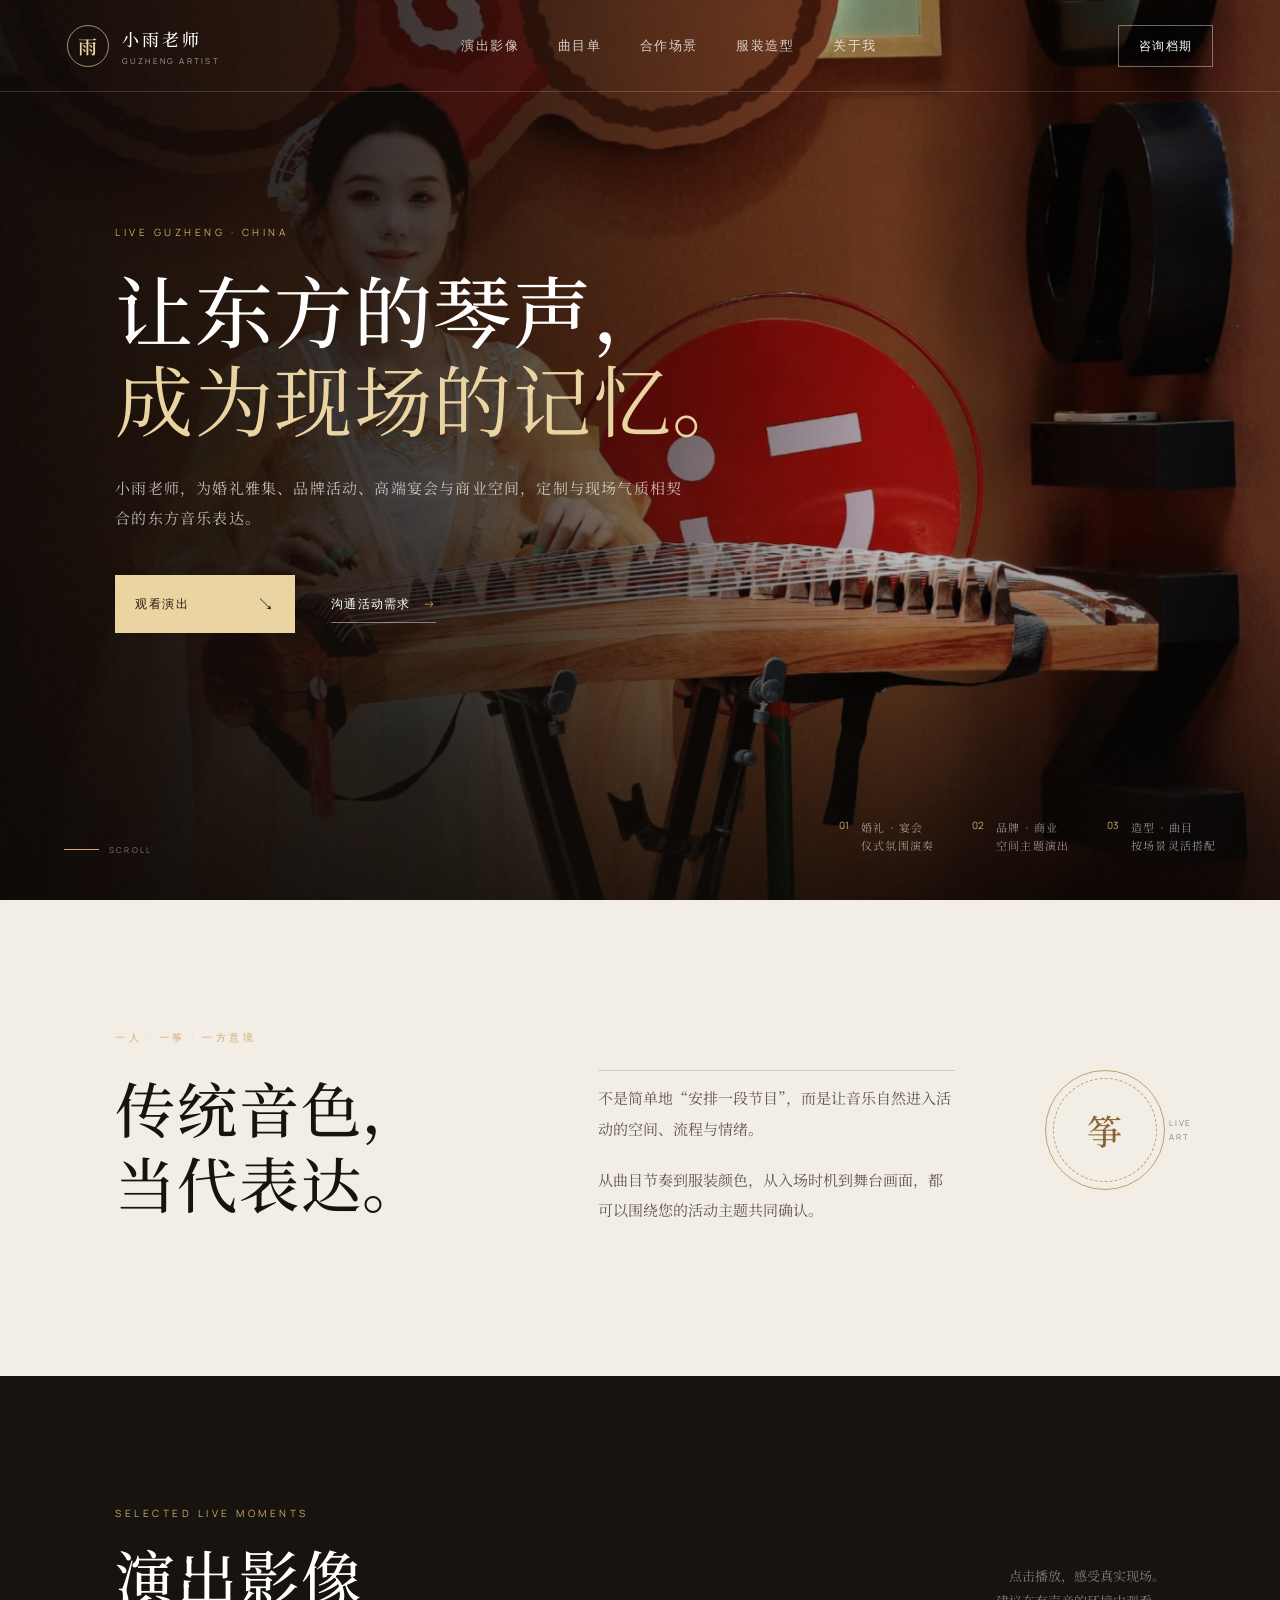
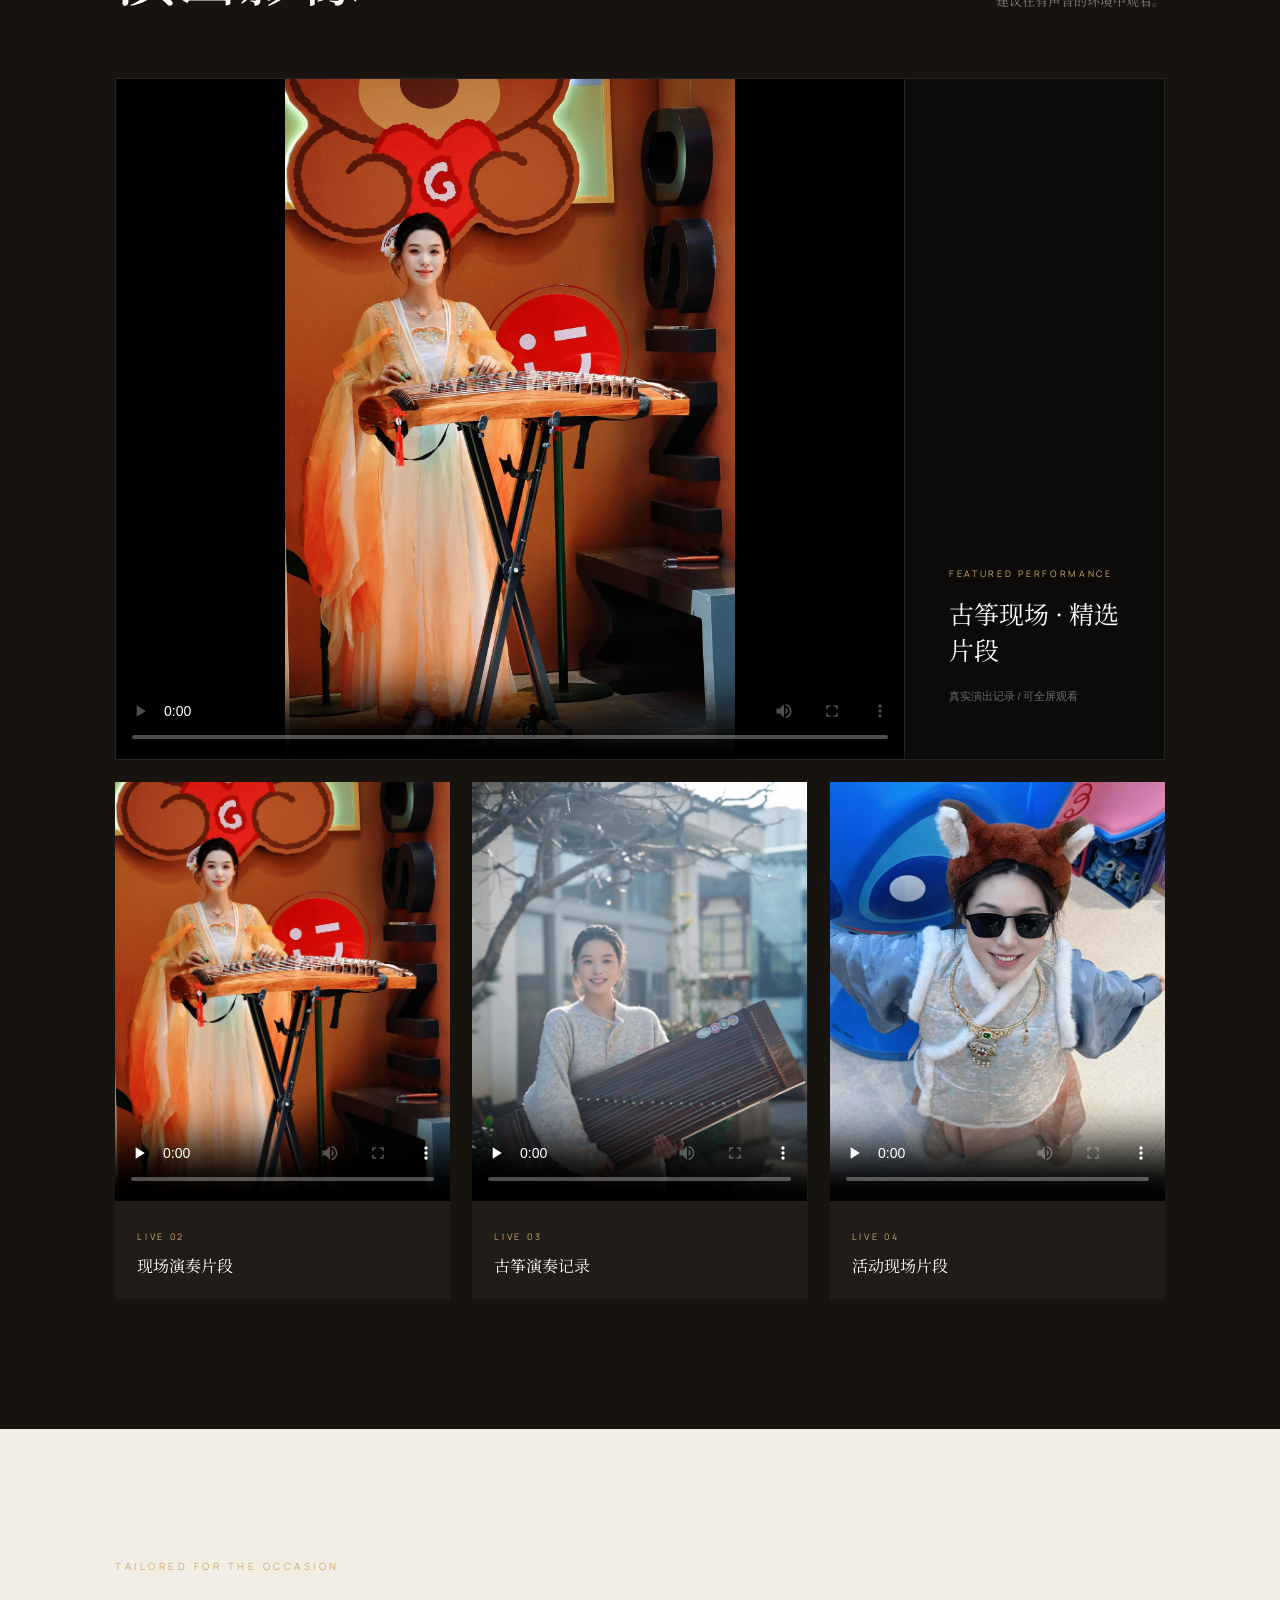
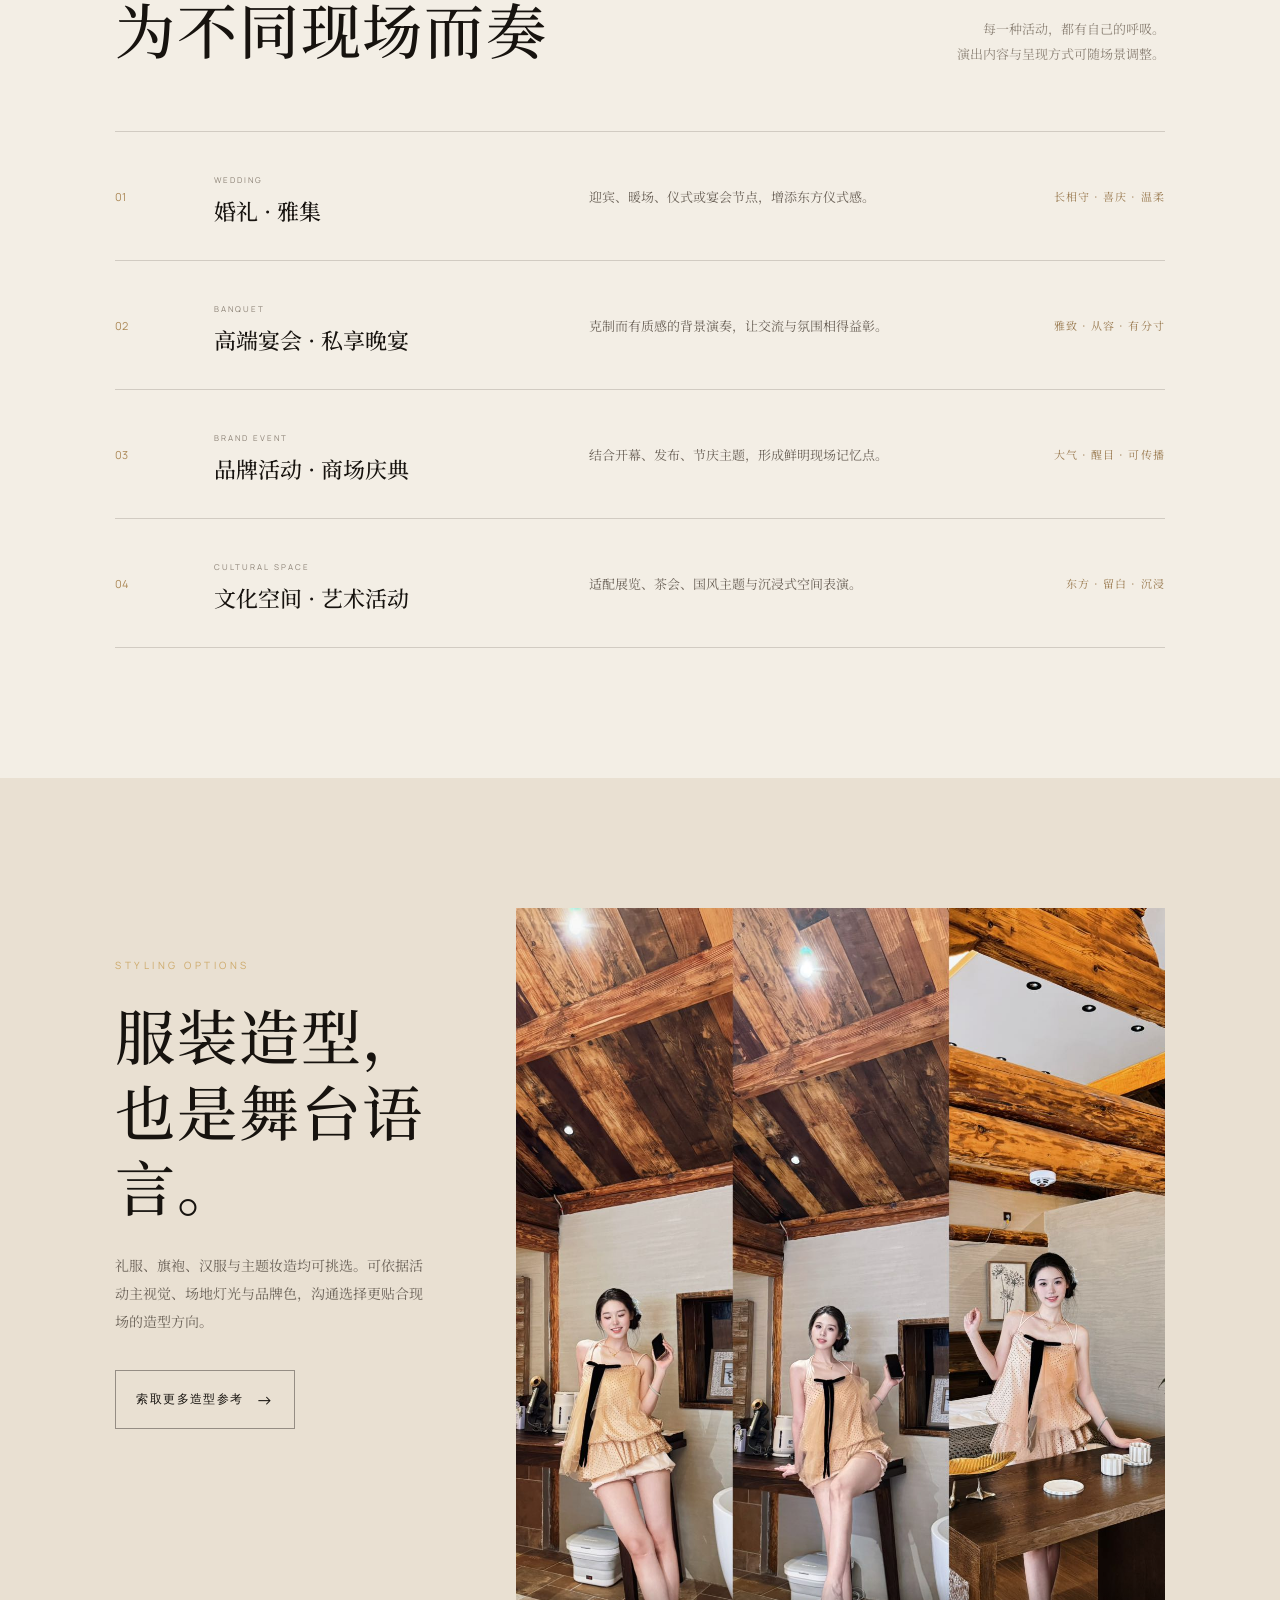
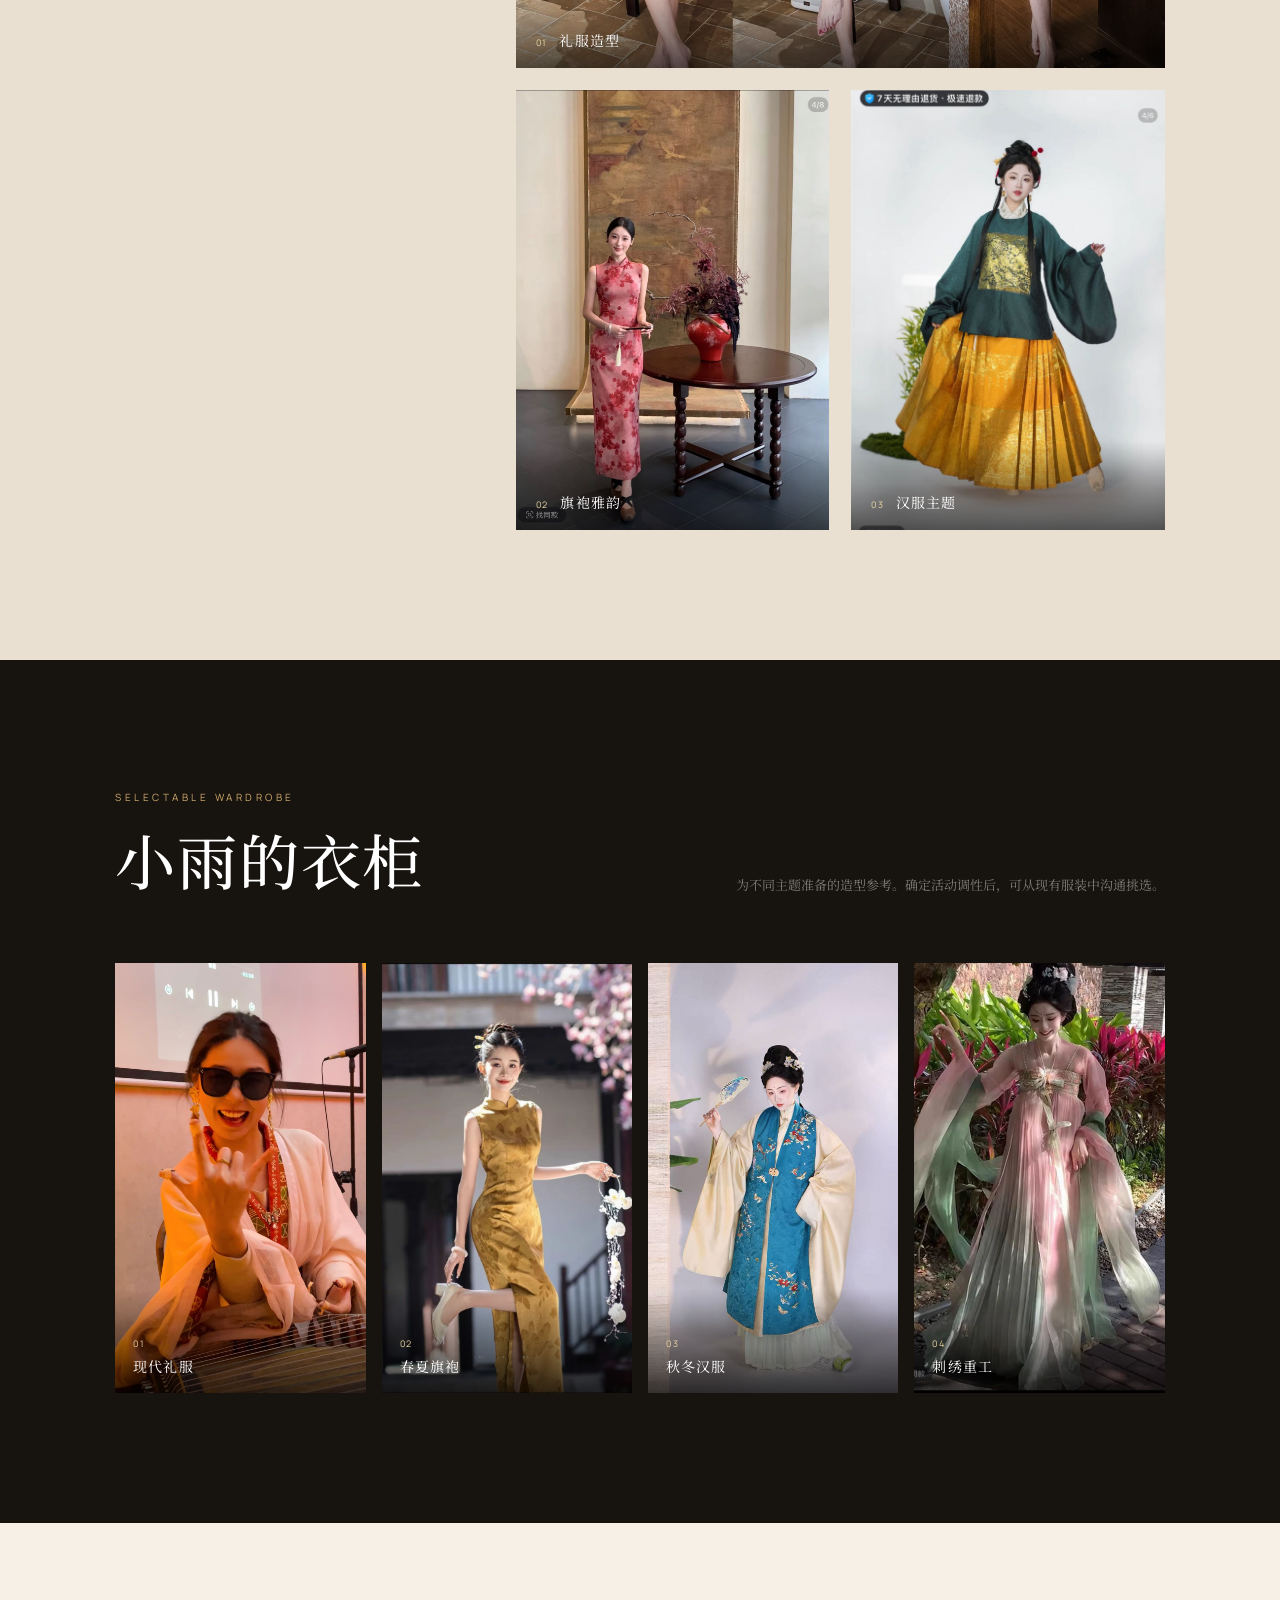
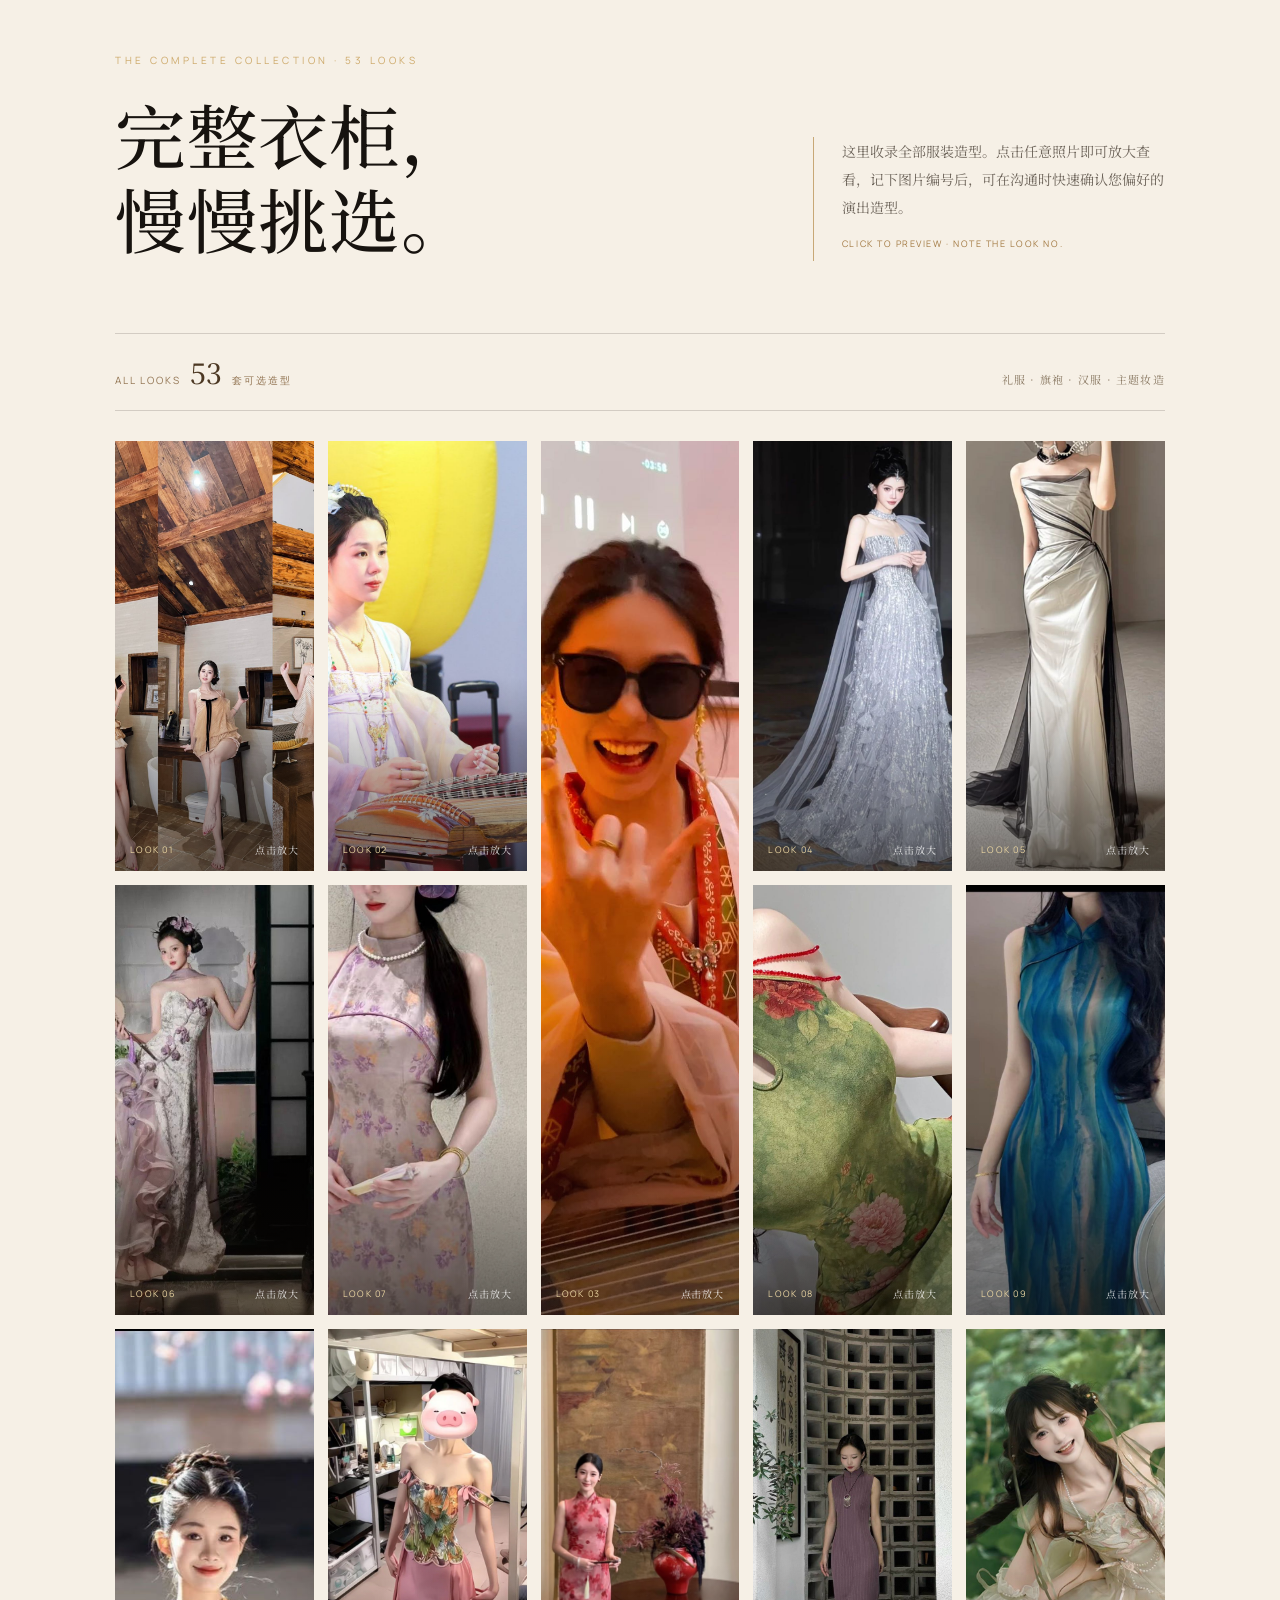
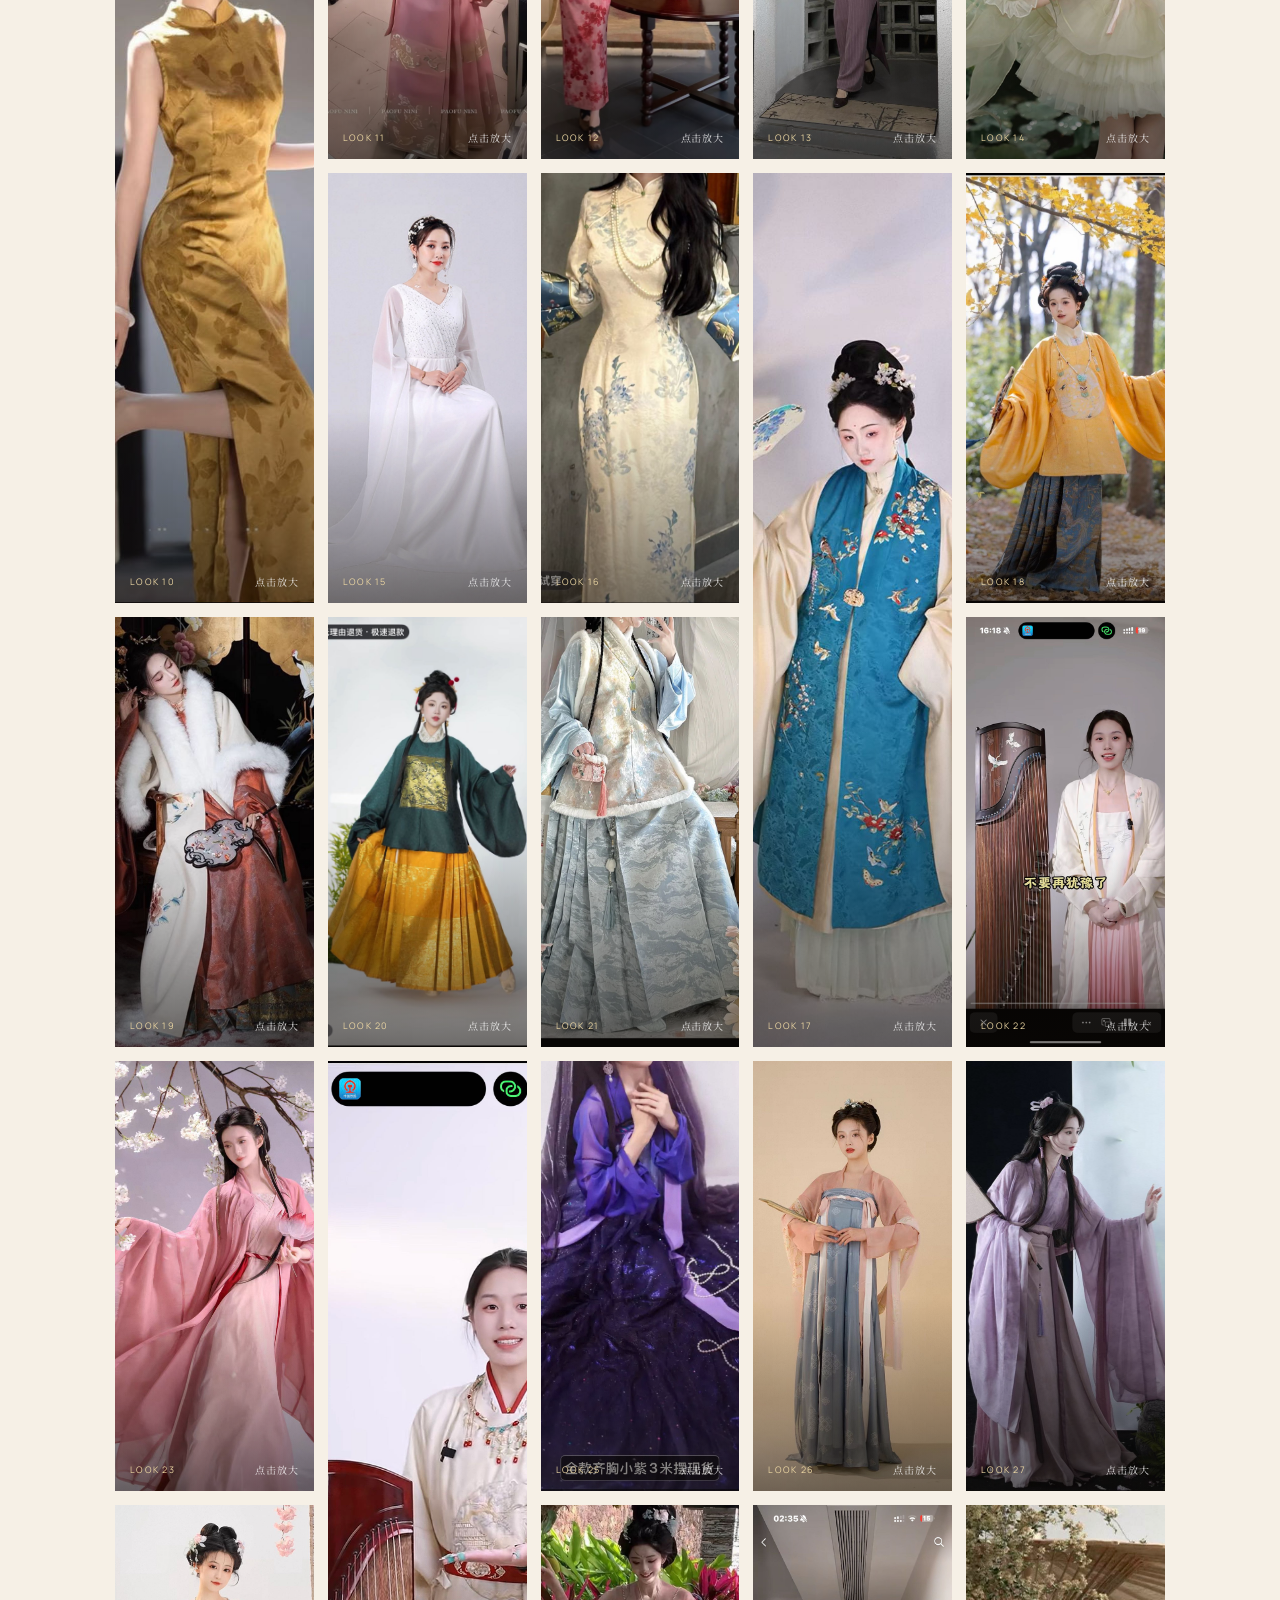
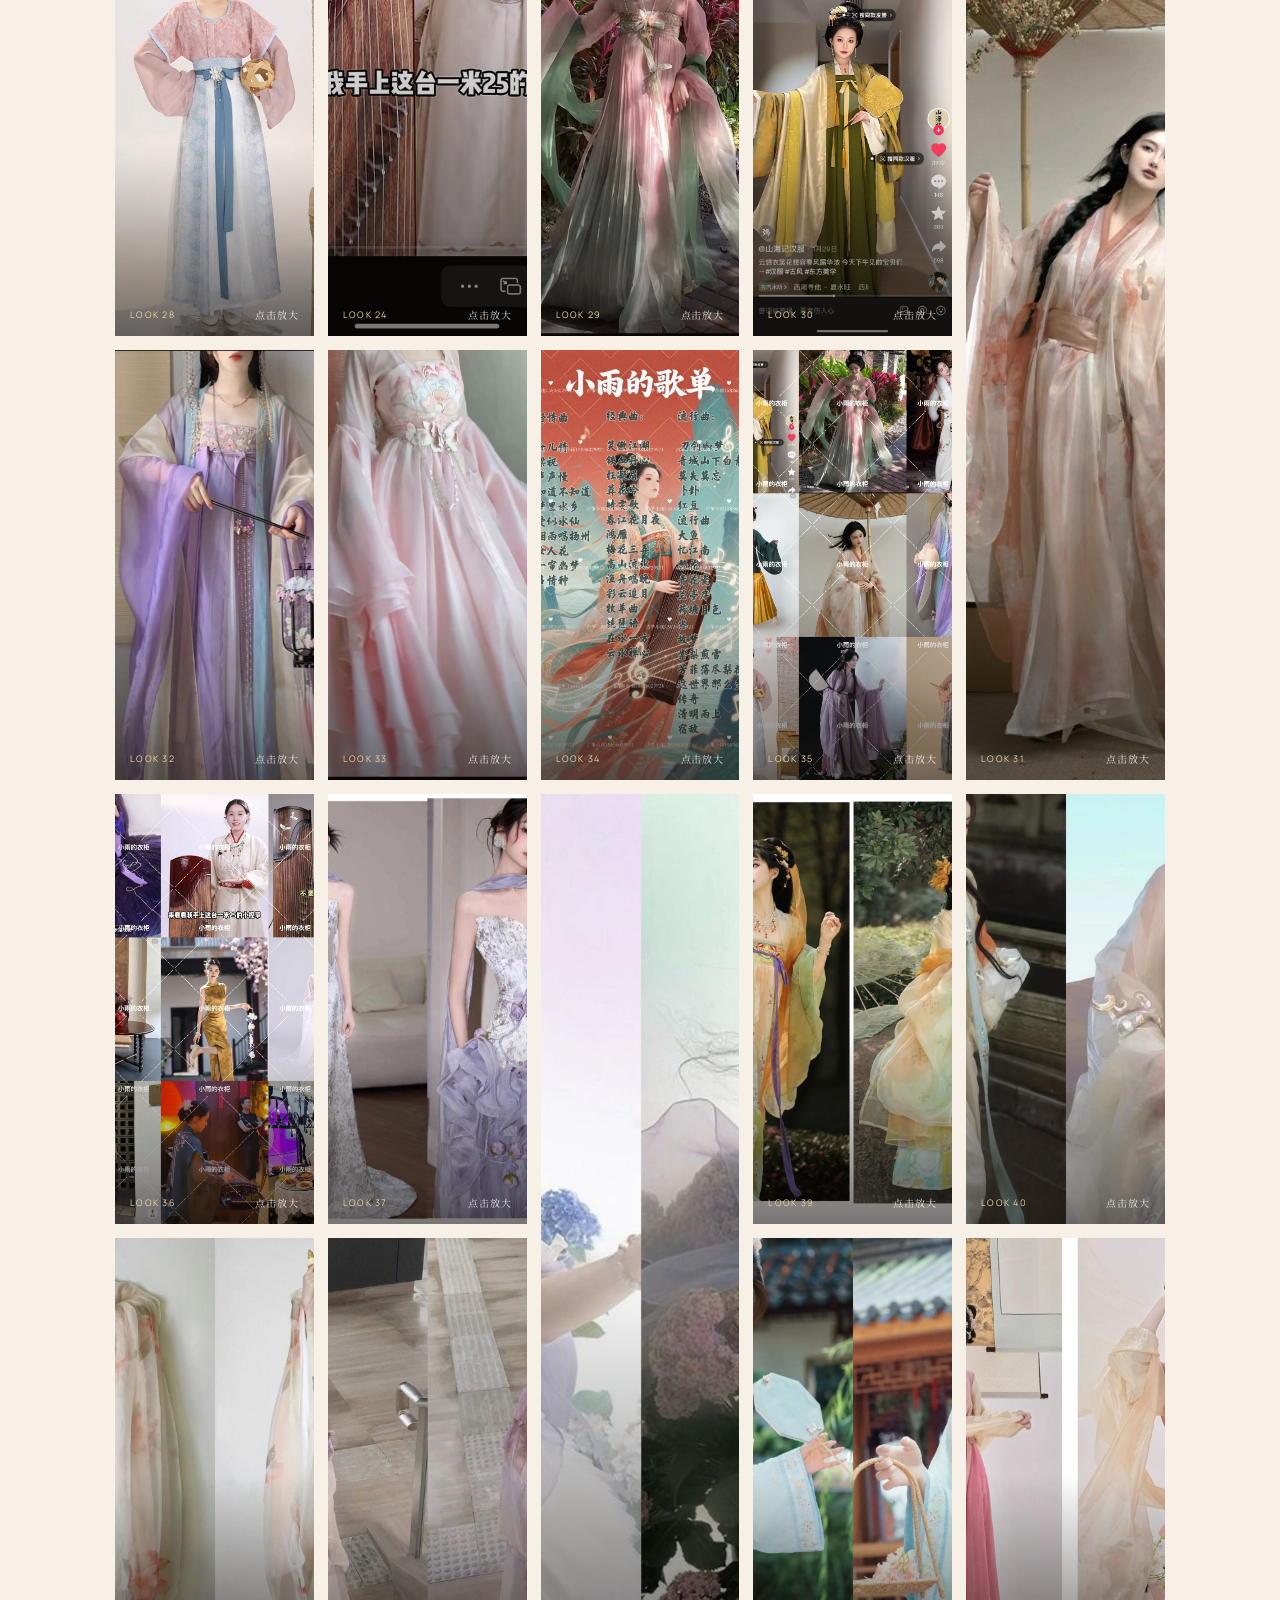
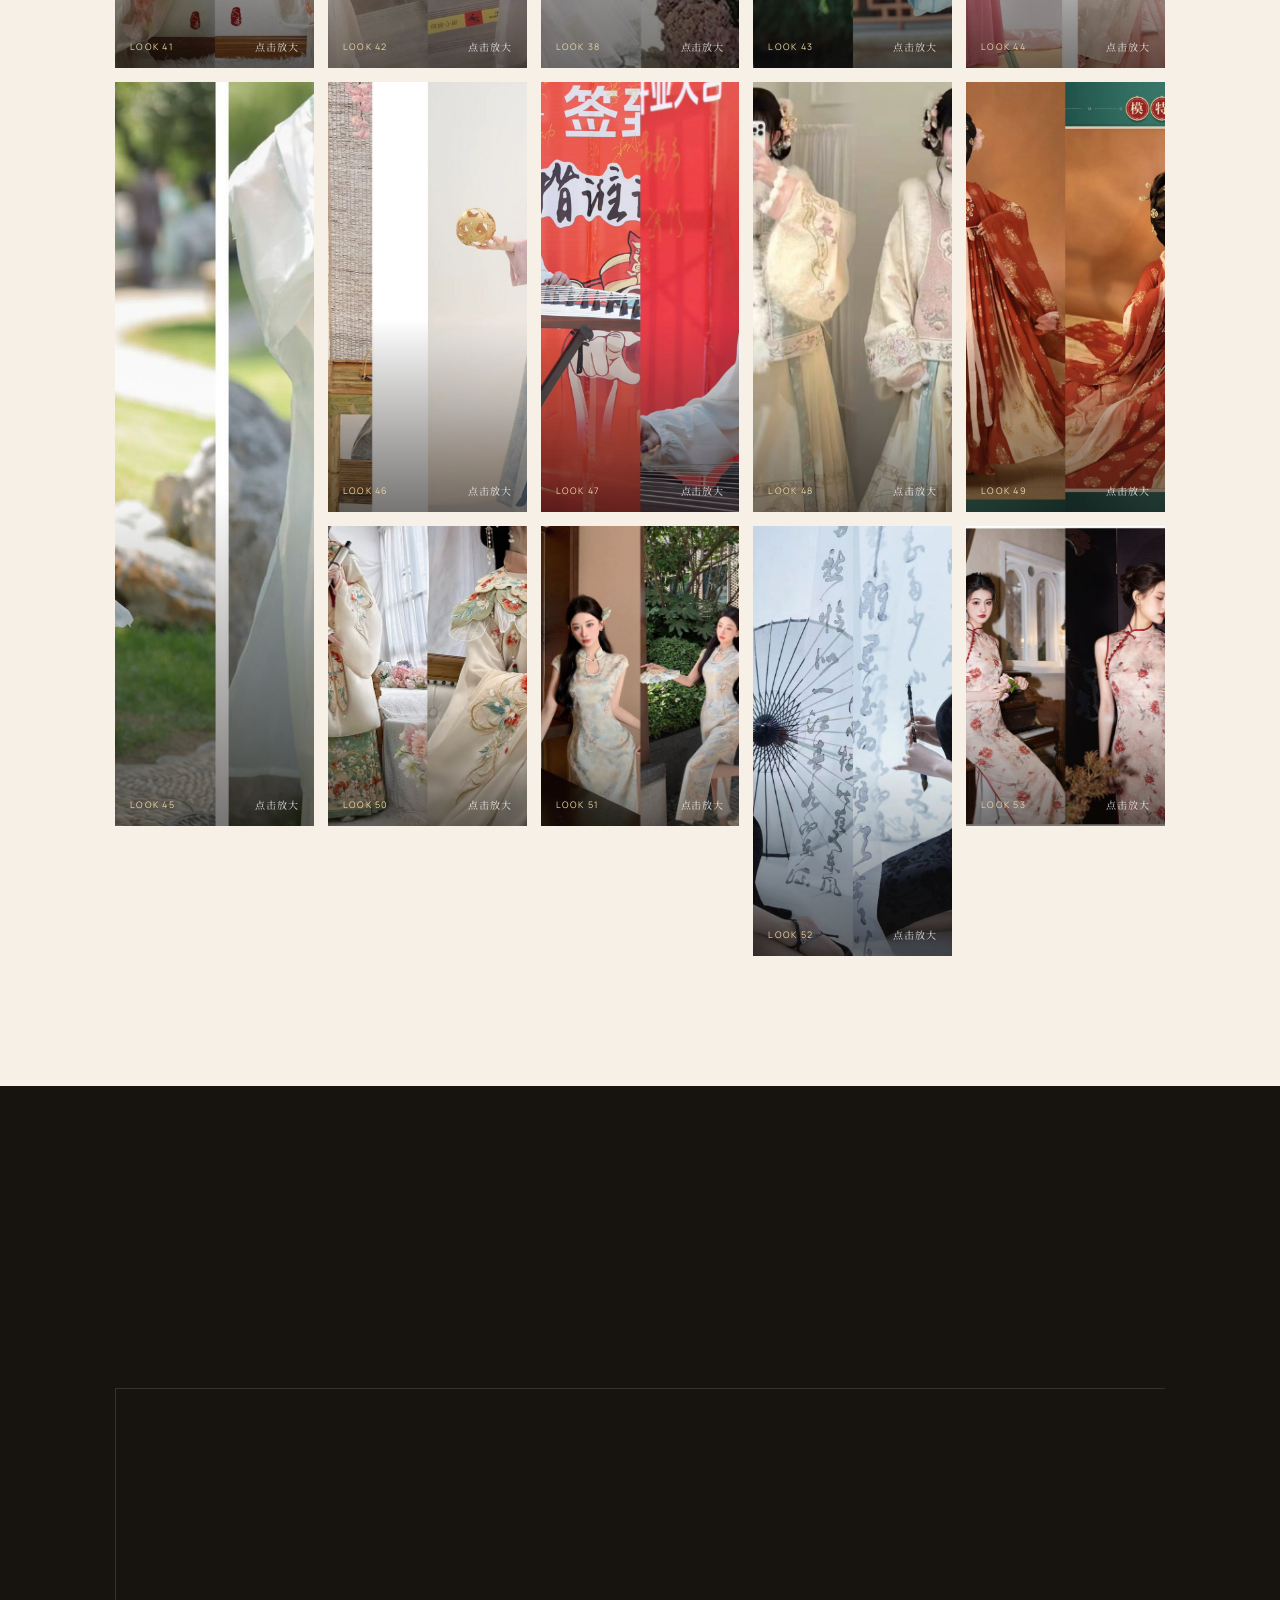
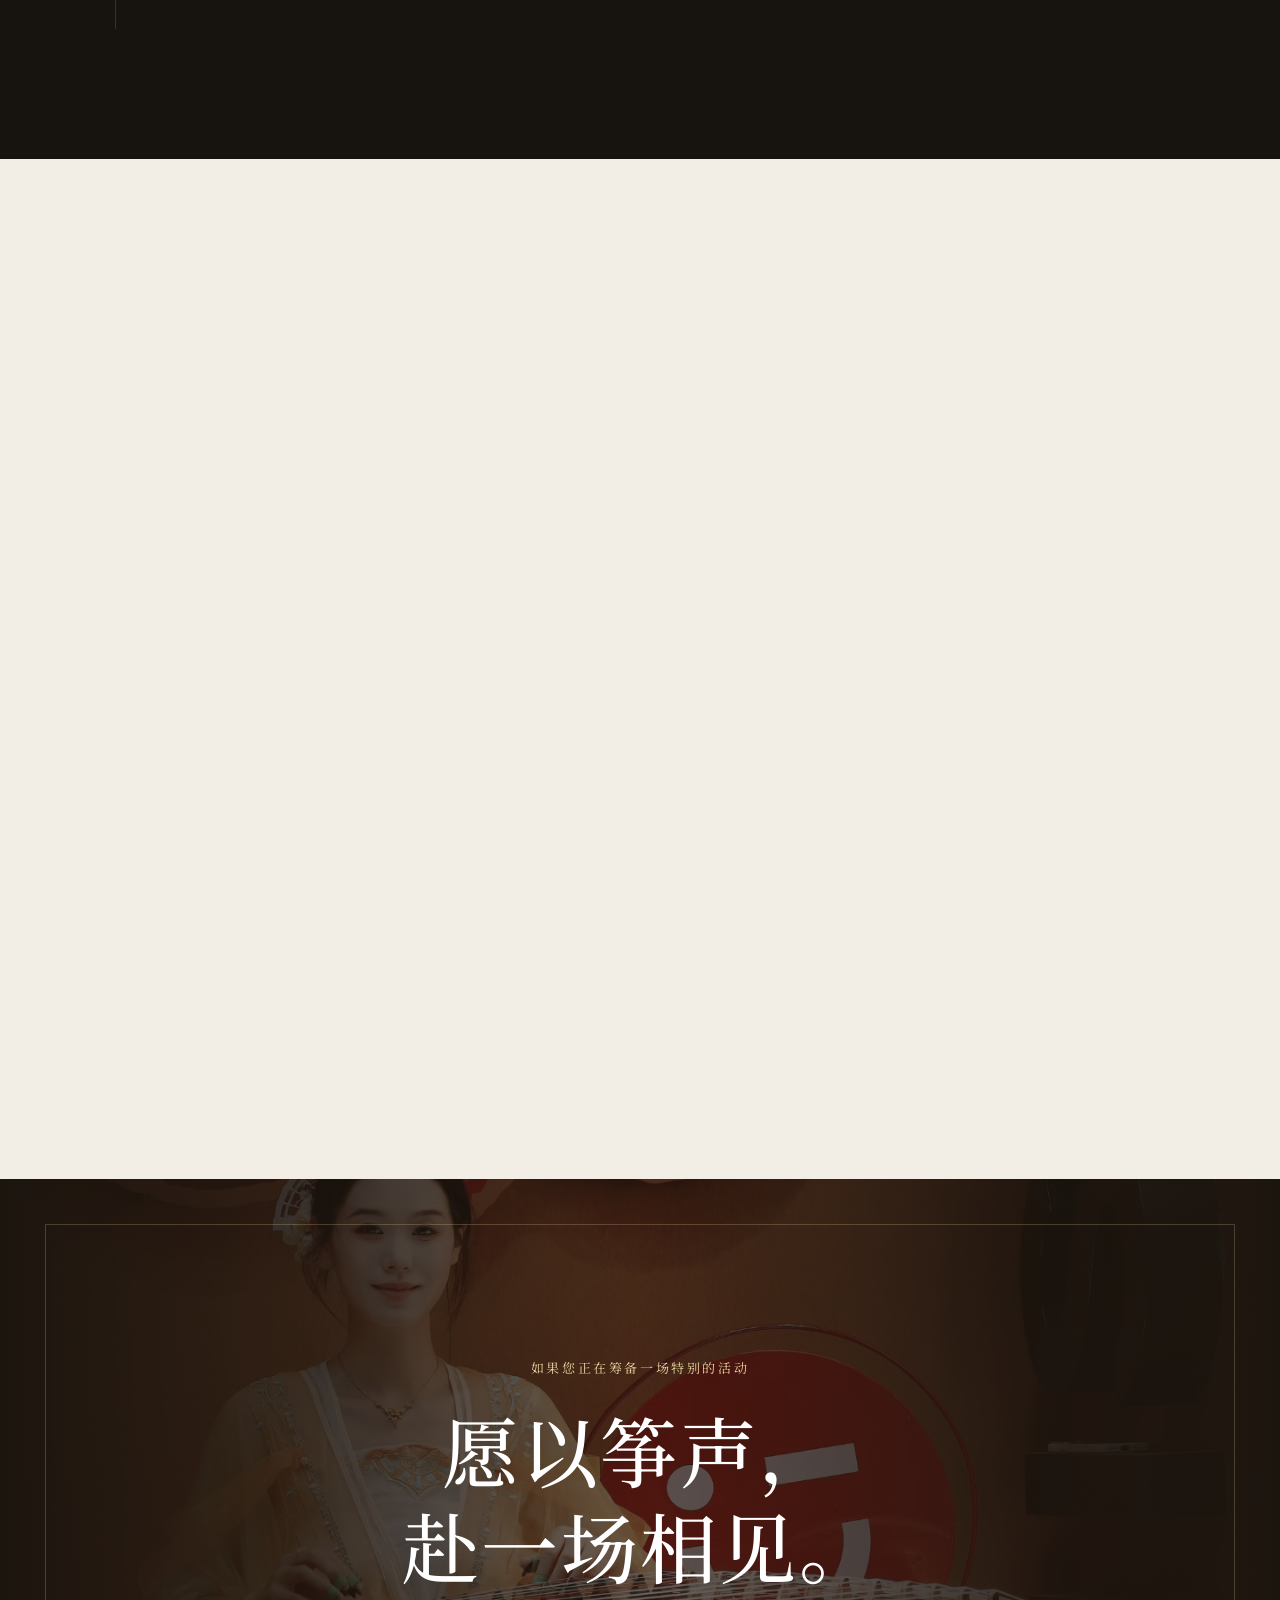
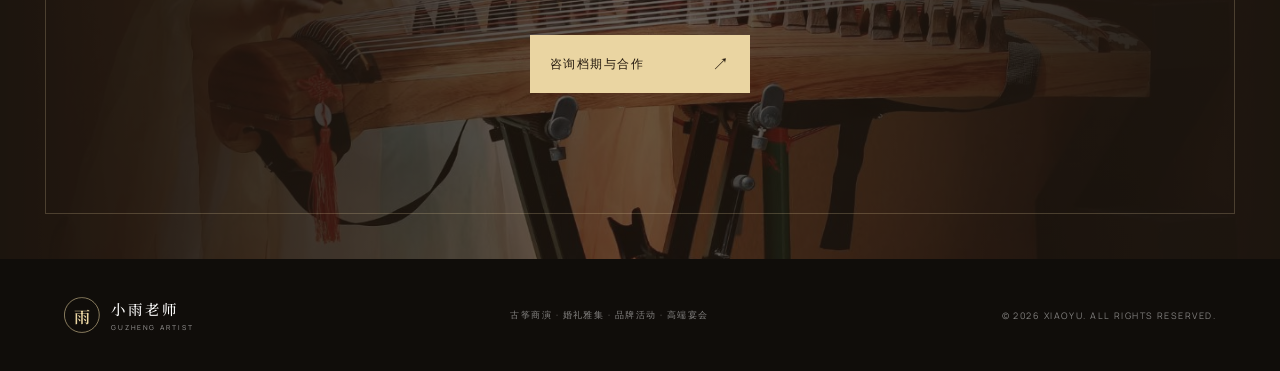
==== commit c095b625: "Add complete wardrobe gallery and lightbox" ====
--- a/docs/index.html
+++ b/docs/index.html
@@ -171,6 +171,24 @@
       </div>
     </section>
 
+    <section class="wardrobe-library section" id="wardrobe-library" aria-labelledby="wardrobe-library-title">
+      <div class="wardrobe-library-head reveal">
+        <div>
+          <p class="section-kicker">THE COMPLETE COLLECTION · 53 LOOKS</p>
+          <h2 id="wardrobe-library-title">完整衣柜，<br>慢慢挑选。</h2>
+        </div>
+        <div class="wardrobe-library-note">
+          <p>这里收录全部服装造型。点击任意照片即可放大查看，记下图片编号后，可在沟通时快速确认您偏好的演出造型。</p>
+          <span>CLICK TO PREVIEW · NOTE THE LOOK NO.</span>
+        </div>
+      </div>
+      <div class="wardrobe-library-status reveal">
+        <span>ALL LOOKS</span><b>53</b><span>套可选造型</span>
+        <p>礼服 · 旗袍 · 汉服 · 主题妆造</p>
+      </div>
+      <div class="wardrobe-library-grid" id="wardrobeGallery" aria-label="小雨老师完整服装图集"></div>
+    </section>
+
     <section class="process section section-dark">
       <div class="section-head reveal">
         <div><p class="section-kicker">COLLABORATION FLOW</p><h2>合作很简单</h2></div>
@@ -239,6 +257,16 @@
   <div class="panel-backdrop"></div>
   <div class="toast" role="status">已复制</div>
 
+  <div class="look-lightbox" id="lookLightbox" aria-hidden="true" role="dialog" aria-modal="true" aria-label="服装造型预览">
+    <button class="look-lightbox-close" type="button" aria-label="关闭预览">×</button>
+    <button class="look-lightbox-arrow look-lightbox-prev" type="button" aria-label="上一张">←</button>
+    <figure>
+      <img id="lightboxImage" src="" alt="">
+      <figcaption><span id="lightboxNumber">LOOK 01</span><b>小雨老师 · 可选演出造型</b></figcaption>
+    </figure>
+    <button class="look-lightbox-arrow look-lightbox-next" type="button" aria-label="下一张">→</button>
+  </div>
+
   <script src="script.js"></script>
 </body>
 </html>
--- a/docs/styles.css
+++ b/docs/styles.css
@@ -15,6 +15,7 @@
 html { scroll-behavior: smooth; }
 body { margin: 0; color: var(--ink); background: var(--paper); font-family: var(--sans); }
 body.panel-open { overflow: hidden; }
+body.lightbox-open { overflow: hidden; }
 button, a { font: inherit; }
 button { cursor: pointer; }
 a { color: inherit; text-decoration: none; }
@@ -120,6 +121,38 @@
 .wardrobe-grid figure:hover img { transform: scale(1.04); }
 .wardrobe-grid figcaption { position: absolute; right: 0; bottom: 0; left: 0; padding: 48px 18px 17px; color: #fff; background: linear-gradient(transparent, rgba(0,0,0,.76)); font: 14px var(--serif); letter-spacing: .08em; }
 .wardrobe-grid figcaption span { display: block; margin-bottom: 6px; color: var(--gold-light); font: 9px var(--sans); letter-spacing: .18em; }
+
+.wardrobe-library { overflow: hidden; background: #f6f0e6; }
+.wardrobe-library-head { display: grid; grid-template-columns: 1.1fr .65fr; gap: 8vw; align-items: end; }
+.wardrobe-library h2 { margin: 0; font: 500 clamp(42px,5.5vw,82px)/1.2 var(--serif); letter-spacing: .02em; }
+.wardrobe-library-note { padding: 0 0 11px 28px; border-left: 1px solid #c8a876; }
+.wardrobe-library-note p { margin: 0; color: #6d645a; font: 14px/2 var(--serif); }
+.wardrobe-library-note span { display: block; margin-top: 16px; color: #a37a43; font-size: 9px; letter-spacing: .17em; }
+.wardrobe-library-status { display: flex; align-items: baseline; gap: 10px; margin: 72px 0 30px; padding: 18px 0; border-top: 1px solid var(--line); border-bottom: 1px solid var(--line); }
+.wardrobe-library-status > span { color: #927452; font-size: 10px; letter-spacing: .18em; }
+.wardrobe-library-status b { color: #4c3823; font: 500 28px var(--serif); }
+.wardrobe-library-status p { margin: 0 0 0 auto; color: #8b7a64; font: 11px var(--serif); letter-spacing: .11em; }
+.wardrobe-library-grid { display: grid; grid-template-columns: repeat(5, minmax(0,1fr)); gap: 14px; }
+.wardrobe-look { position: relative; min-height: 300px; margin: 0; padding: 0; overflow: hidden; color: #fff; background: #d8ccbc; border: 0; cursor: zoom-in; text-align: left; }
+.wardrobe-look:nth-child(3n+1) { min-height: 430px; }
+.wardrobe-look:nth-child(7n+3) { grid-row: span 2; }
+.wardrobe-look img { width: 100%; height: 100%; object-fit: cover; transition: transform .7s cubic-bezier(.2,.7,.2,1), filter .5s; }
+.wardrobe-look:hover img { transform: scale(1.055); filter: saturate(1.08); }
+.wardrobe-look::after { content: ""; position: absolute; inset: 0; background: linear-gradient(180deg,transparent 55%,rgba(14,10,7,.72)); opacity: .78; transition: .35s; }
+.wardrobe-look:hover::after { opacity: 1; }
+.wardrobe-look > span { position: absolute; z-index: 1; right: 15px; bottom: 14px; left: 15px; display: flex; align-items: center; justify-content: space-between; font: 12px var(--serif); letter-spacing: .08em; }
+.wardrobe-look > span b { color: var(--gold-light); font: 9px var(--sans); font-weight: 400; letter-spacing: .14em; }
+.wardrobe-look > span i { color: rgba(255,255,255,.85); font: 10px var(--serif); font-style: normal; }
+.look-lightbox { position: fixed; z-index: 401; inset: 0; display: grid; grid-template-columns: 70px minmax(0,1fr) 70px; align-items: center; gap: 12px; padding: 4vh 5vw; visibility: hidden; opacity: 0; color: white; background: rgba(13,10,8,.95); backdrop-filter: blur(12px); transition: opacity .3s, visibility .3s; }
+.look-lightbox.open { visibility: visible; opacity: 1; }
+.look-lightbox figure { position: relative; display: grid; place-items: center; height: 92vh; margin: 0; }
+.look-lightbox img { max-width: 100%; max-height: calc(92vh - 48px); object-fit: contain; box-shadow: 0 28px 90px rgba(0,0,0,.45); }
+.look-lightbox figcaption { position: absolute; right: 0; bottom: 0; left: 0; display: flex; justify-content: space-between; padding: 18px 20px; color: rgba(255,255,255,.86); background: linear-gradient(transparent,rgba(0,0,0,.82)); font: 13px var(--serif); }
+.look-lightbox figcaption span { color: var(--gold-light); font: 10px var(--sans); letter-spacing: .18em; }
+.look-lightbox-close, .look-lightbox-arrow { color: white; background: transparent; border: 0; cursor: pointer; }
+.look-lightbox-close { position: absolute; top: 22px; right: 28px; z-index: 2; font-size: 37px; font-weight: 200; }
+.look-lightbox-arrow { width: 54px; height: 54px; border: 1px solid rgba(255,255,255,.35); border-radius: 50%; font-size: 25px; transition: .25s; }
+.look-lightbox-arrow:hover { color: #17130f; background: var(--gold-light); border-color: var(--gold-light); }
 
 .process-list { display: grid; grid-template-columns: repeat(4,1fr); padding: 0; margin: 0; list-style: none; border-top: 1px solid rgba(255,255,255,.13); border-left: 1px solid rgba(255,255,255,.13); }
 .process-list li { min-height: 240px; padding: 30px; border-right: 1px solid rgba(255,255,255,.13); border-bottom: 1px solid rgba(255,255,255,.13); }
@@ -201,6 +234,12 @@
   .look-gallery img { height: 290px; }
   .wardrobe-grid { grid-template-columns: 1fr 1fr; gap: 10px; }
   .wardrobe-grid figure { min-height: 340px; }
+  .wardrobe-library-head { grid-template-columns: 1fr; gap: 30px; }
+  .wardrobe-library-note { padding: 0 0 0 20px; }
+  .wardrobe-library-status { margin-top: 48px; }
+  .wardrobe-library-grid { grid-template-columns: repeat(3, minmax(0,1fr)); gap: 9px; }
+  .wardrobe-look { min-height: 250px; }
+  .wardrobe-look:nth-child(3n+1) { min-height: 330px; }
   .process-list { grid-template-columns: 1fr 1fr; }
   .process-list li { min-height: 200px; padding: 22px; }
   .process-list h3 { margin-top: 50px; }
@@ -221,6 +260,17 @@
   .look-gallery { gap: 9px; }
   .look-gallery figcaption { font-size: 11px; }
   .wardrobe-grid figure { min-height: 275px; }
+  .wardrobe-library-status { gap: 7px; }
+  .wardrobe-library-status p { display: none; }
+  .wardrobe-library-grid { grid-template-columns: repeat(2, minmax(0,1fr)); gap: 7px; }
+  .wardrobe-look { min-height: 230px; }
+  .wardrobe-look:nth-child(3n+1) { min-height: 290px; }
+  .wardrobe-look:nth-child(7n+3) { grid-row: span 1; }
+  .look-lightbox { grid-template-columns: 42px minmax(0,1fr) 42px; gap: 3px; padding: 3vh 8px; }
+  .look-lightbox figure { height: 94vh; }
+  .look-lightbox-arrow { width: 36px; height: 36px; font-size: 18px; }
+  .look-lightbox figcaption { display: block; padding: 14px 12px; font-size: 11px; }
+  .look-lightbox figcaption b { display: block; margin-top: 6px; }
   .process-list { grid-template-columns: 1fr; }
   .process-list li { min-height: 170px; }
   .process-list h3 { margin-top: 35px; }
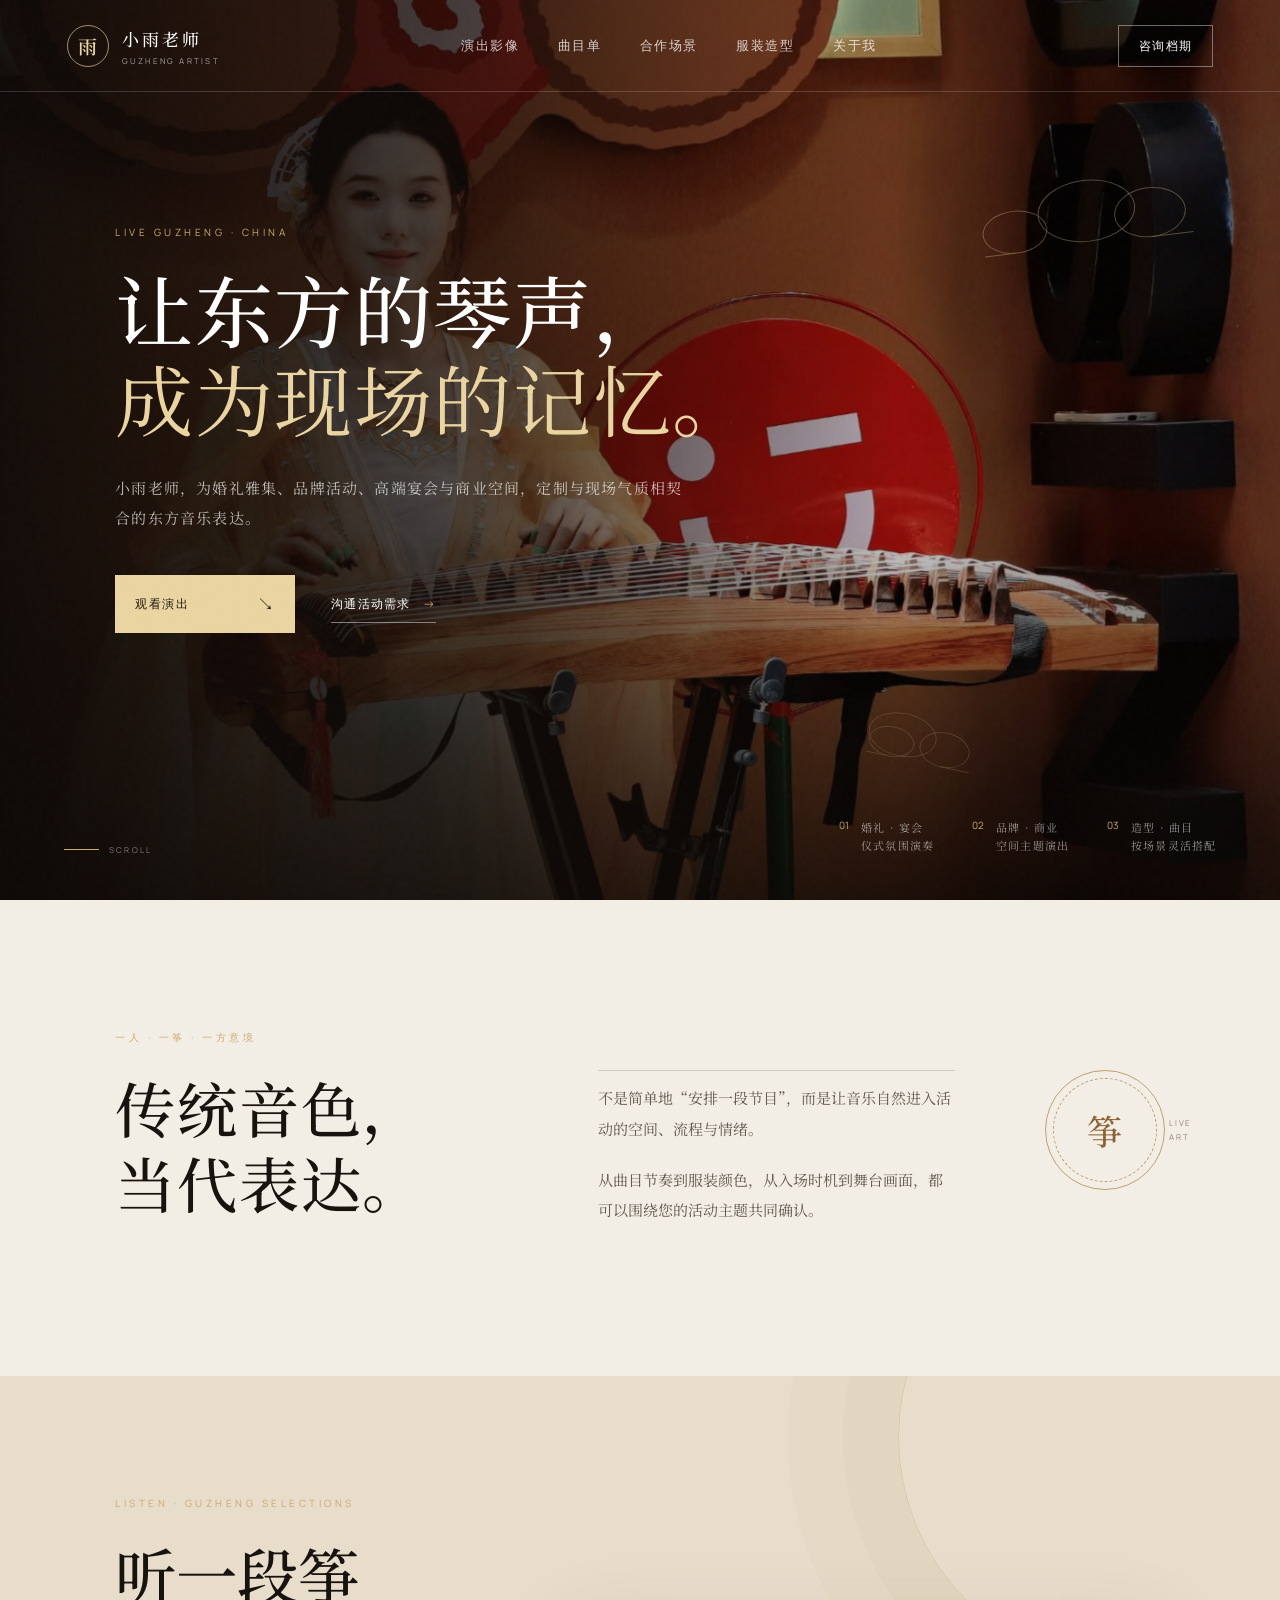
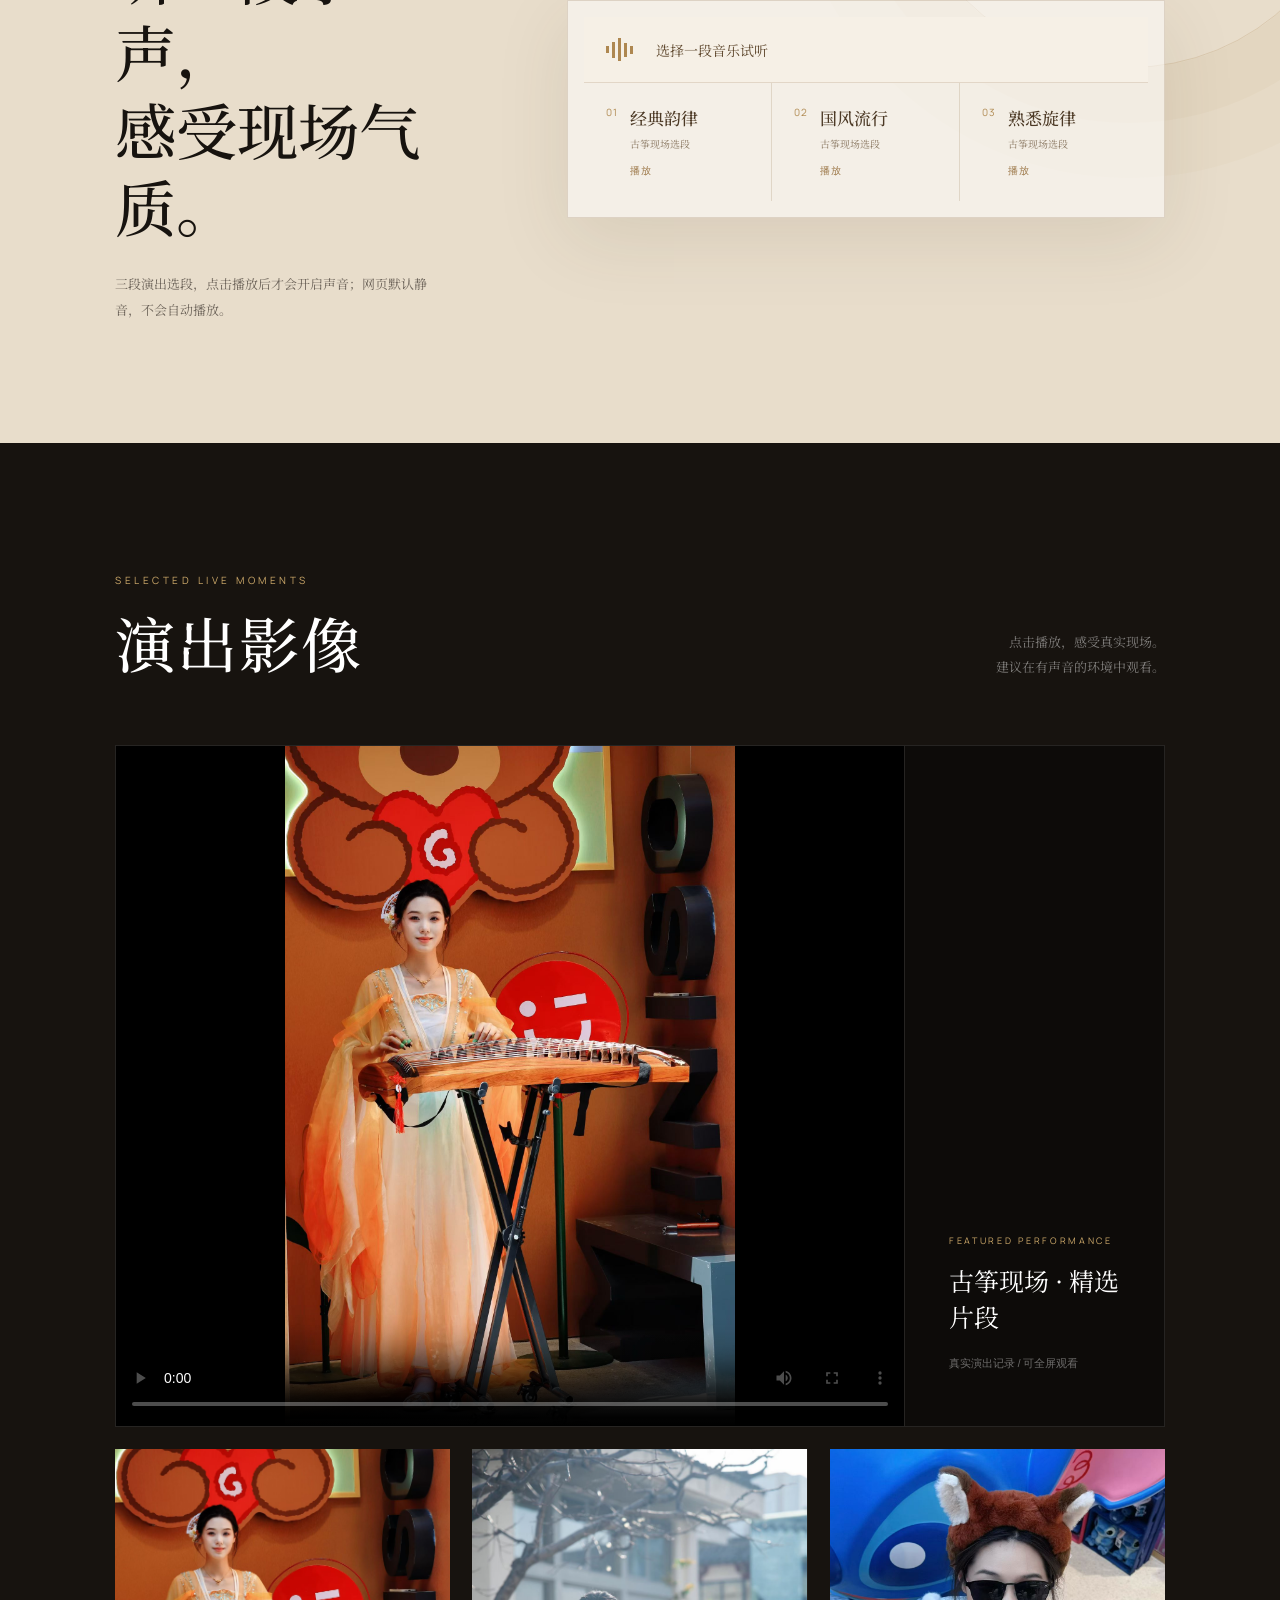
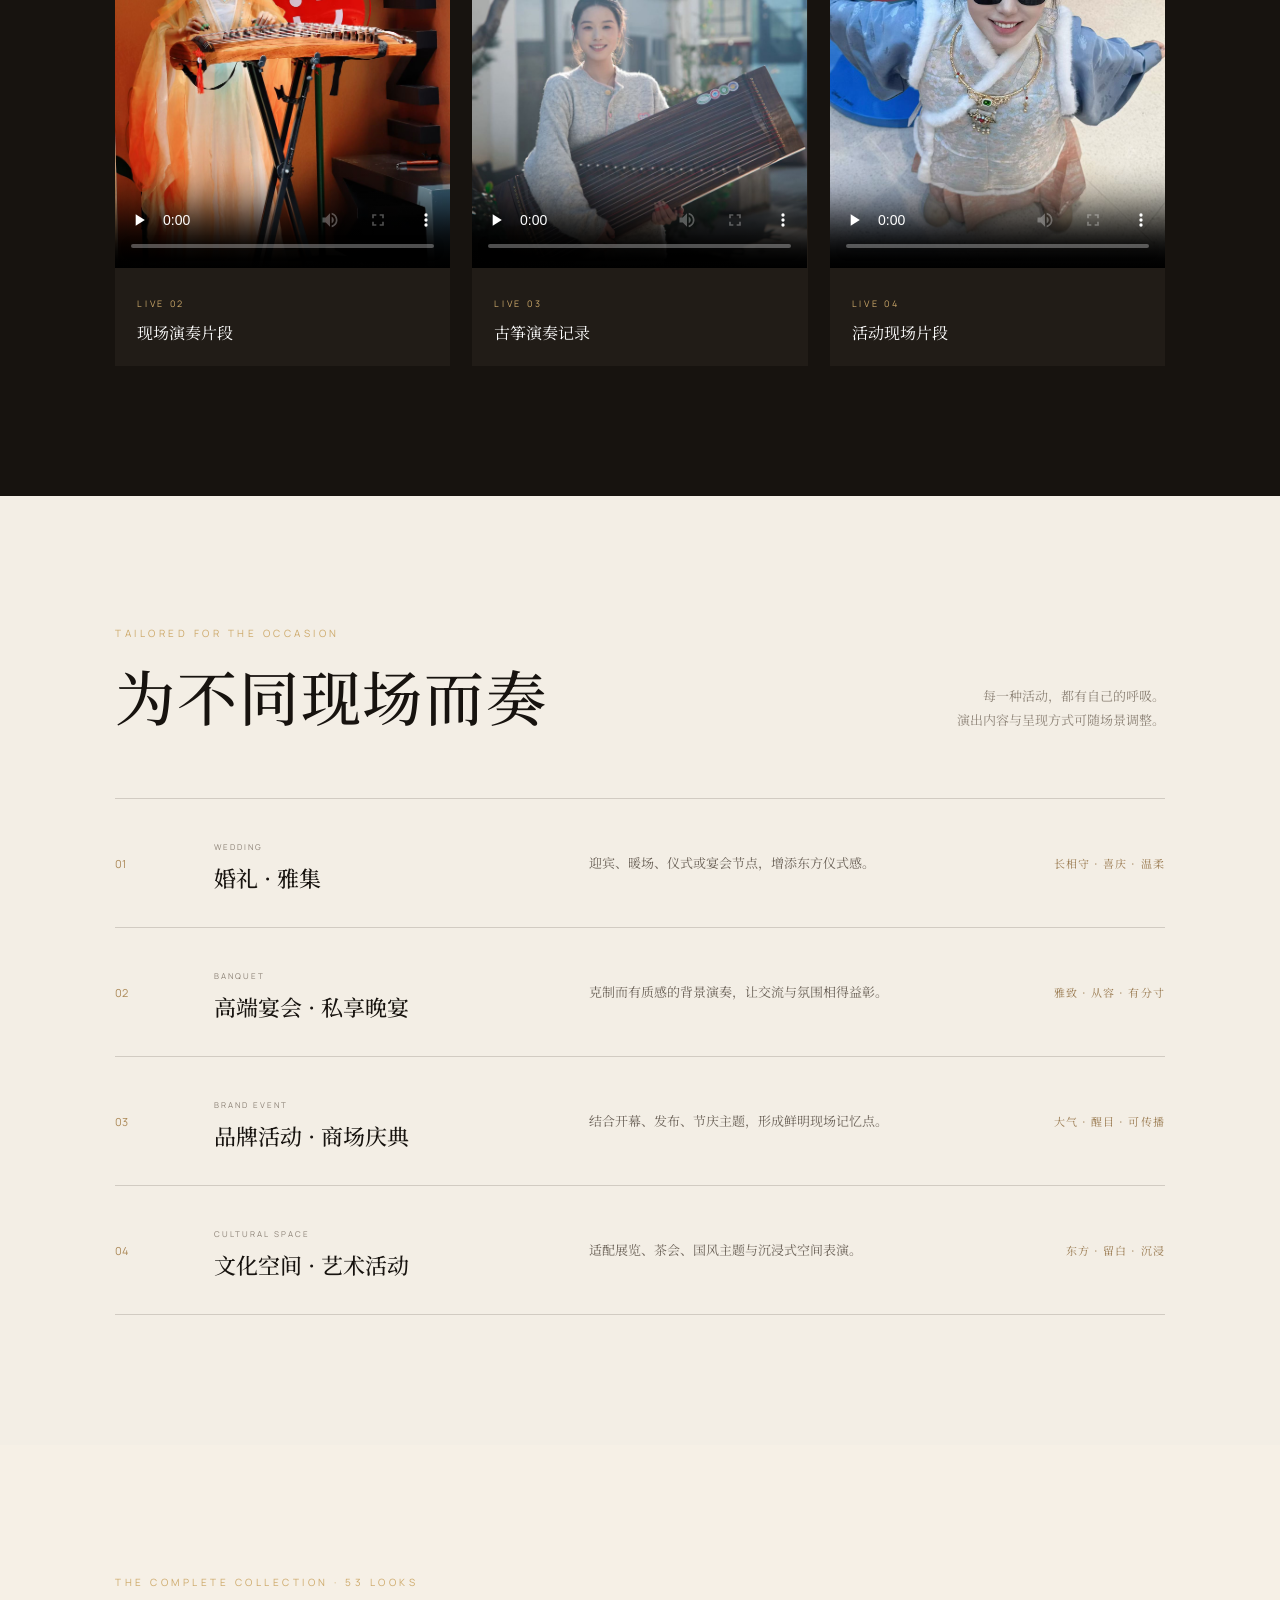
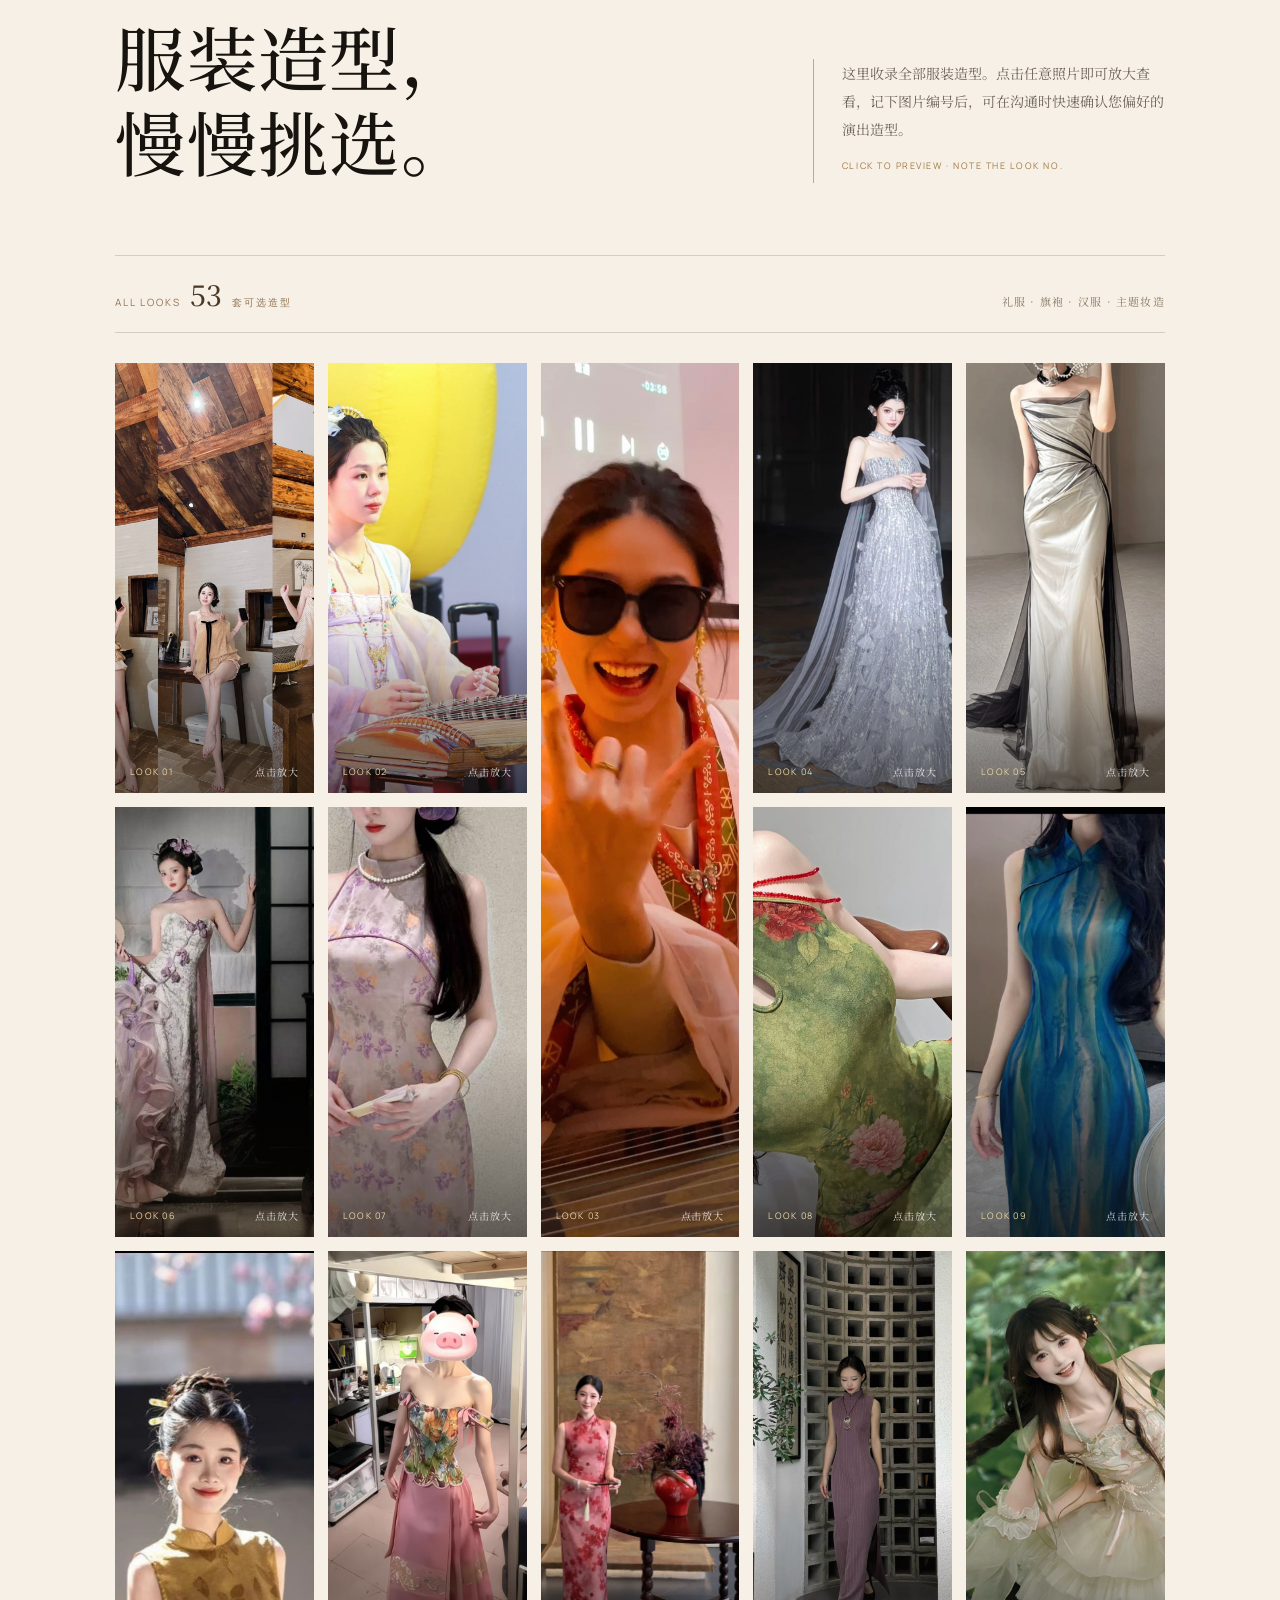
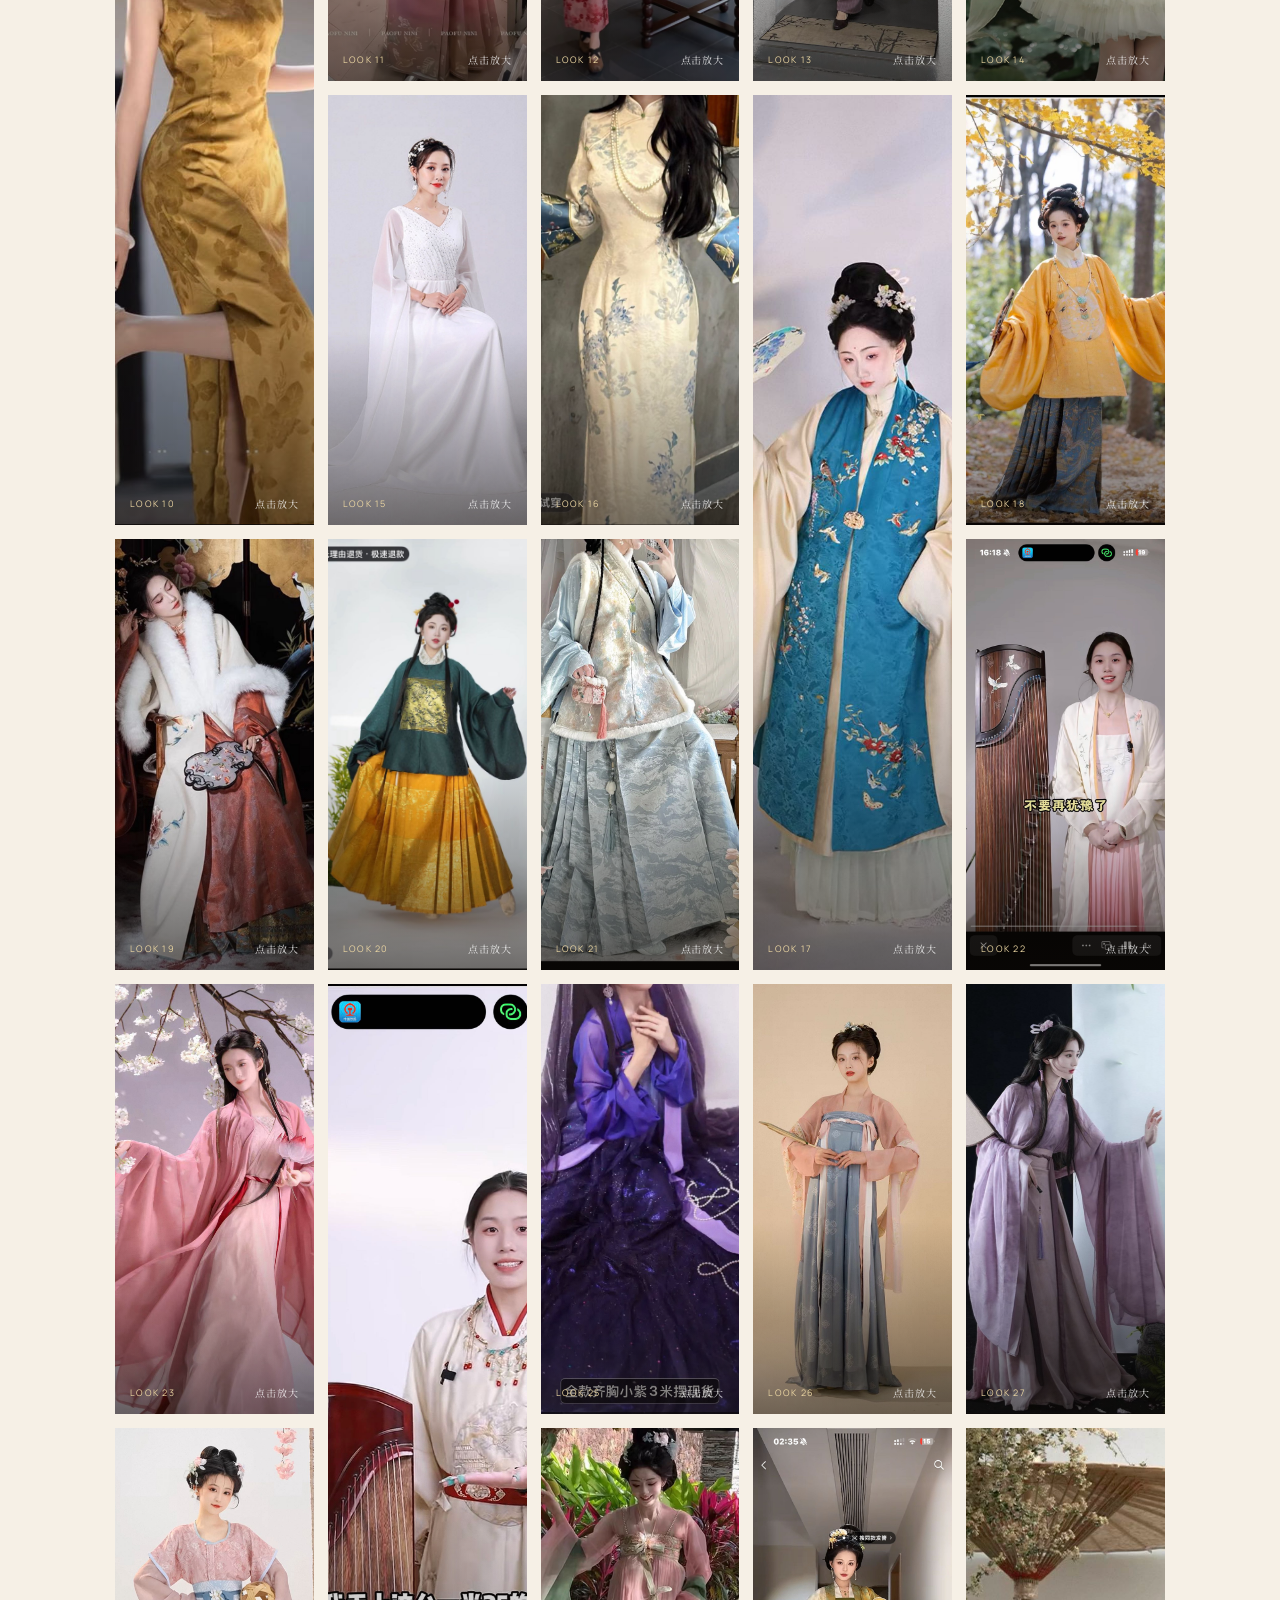
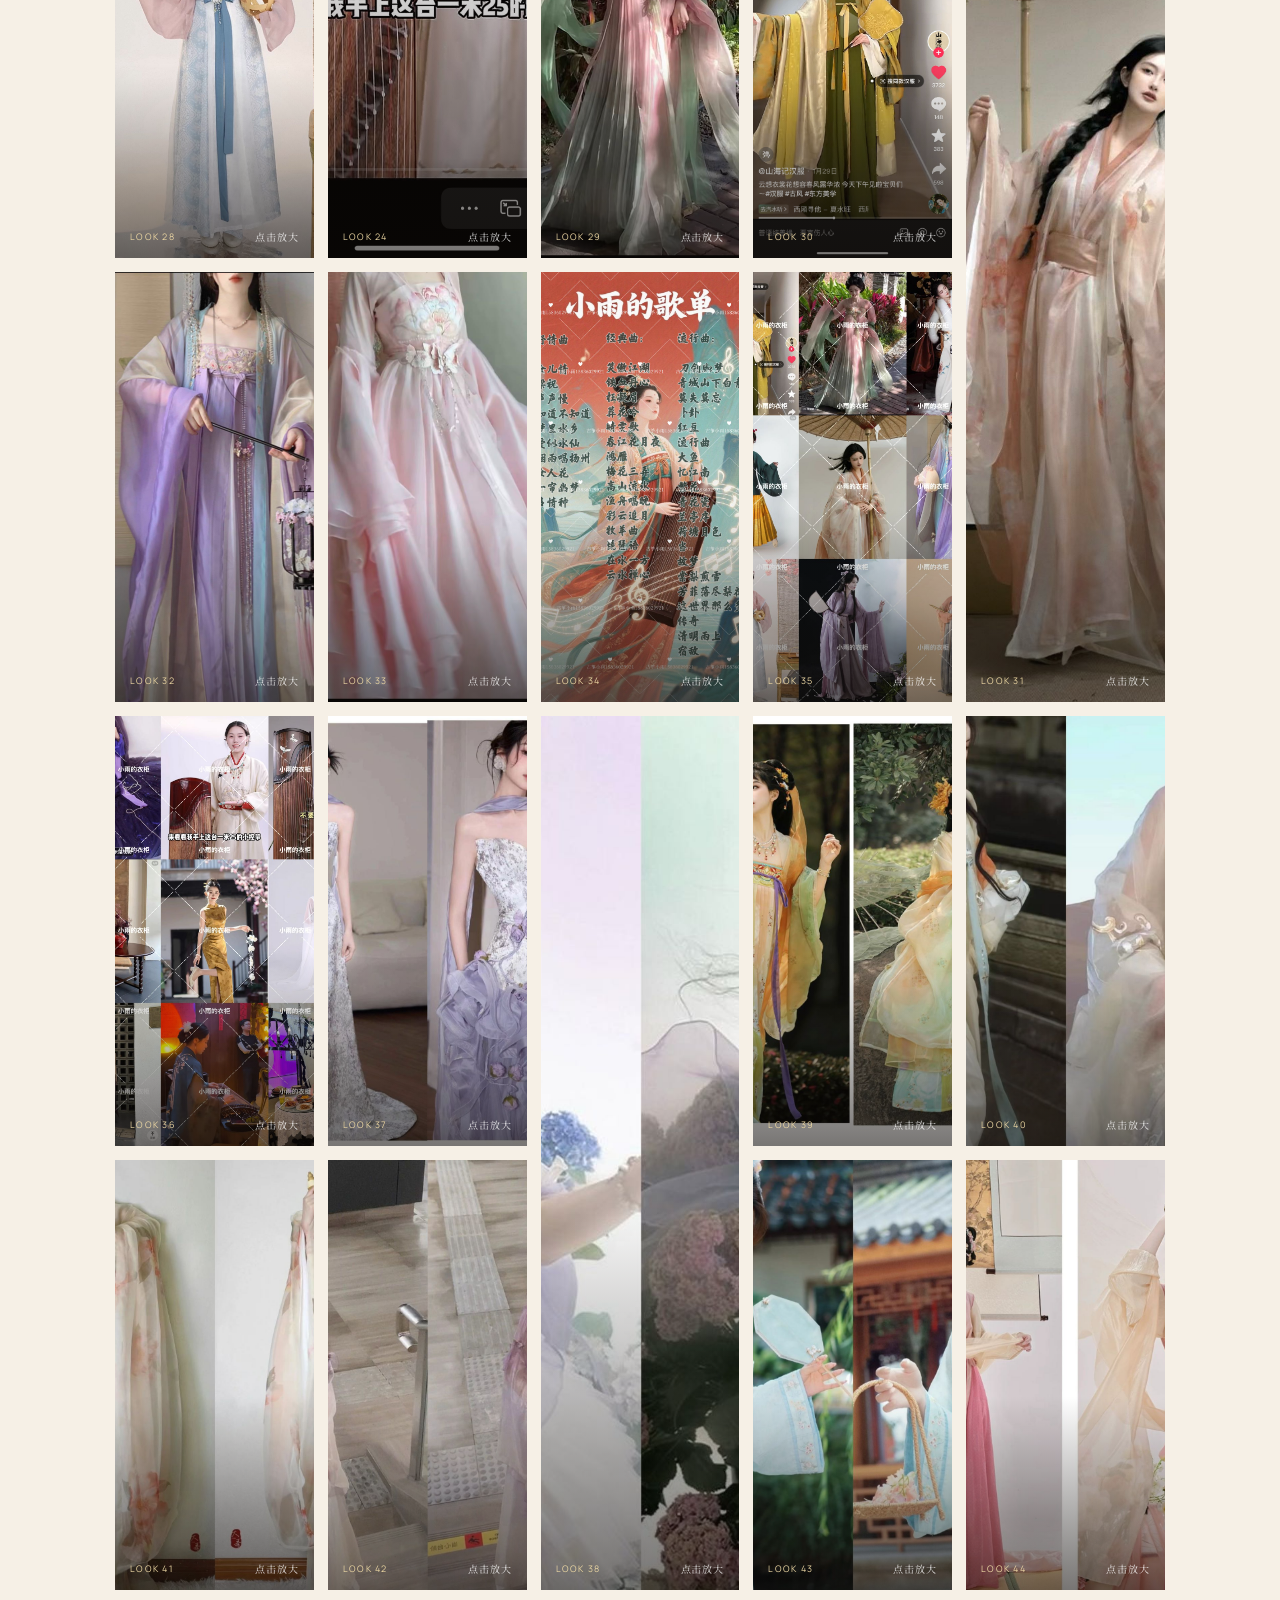
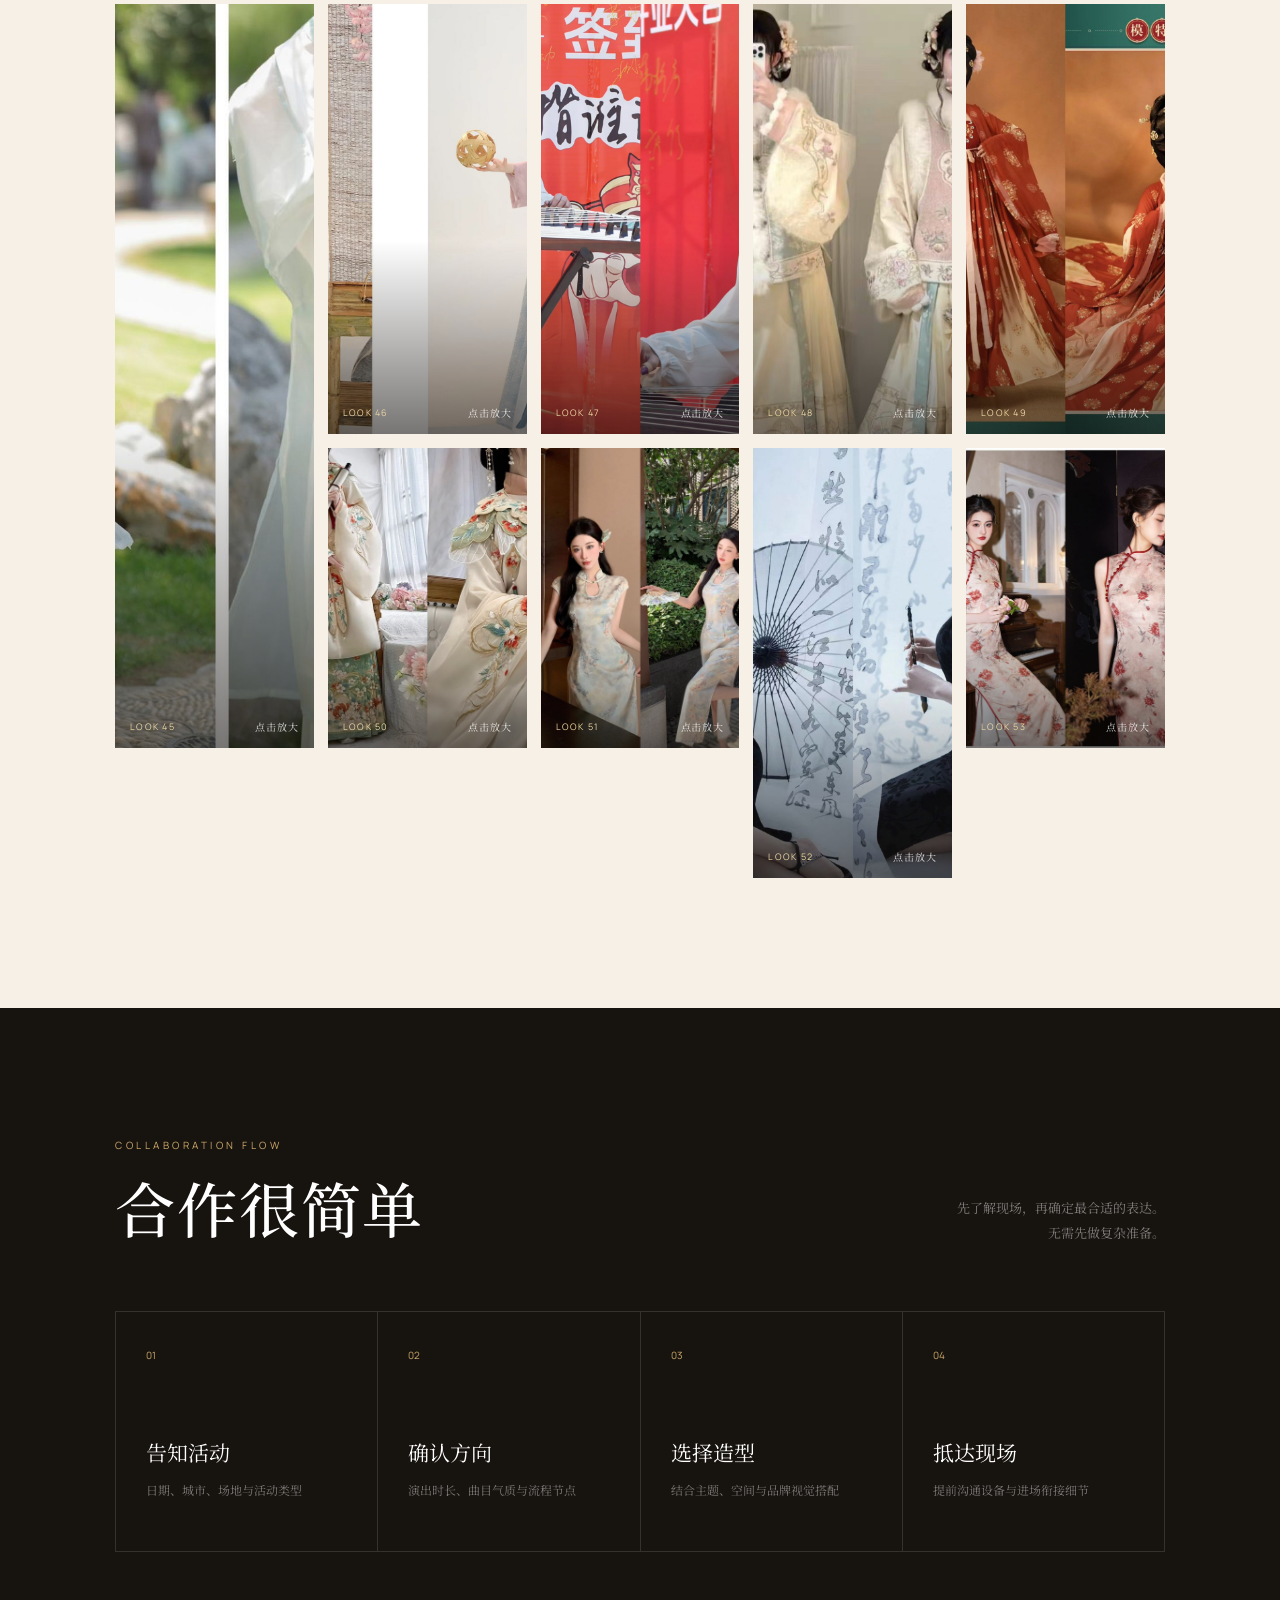
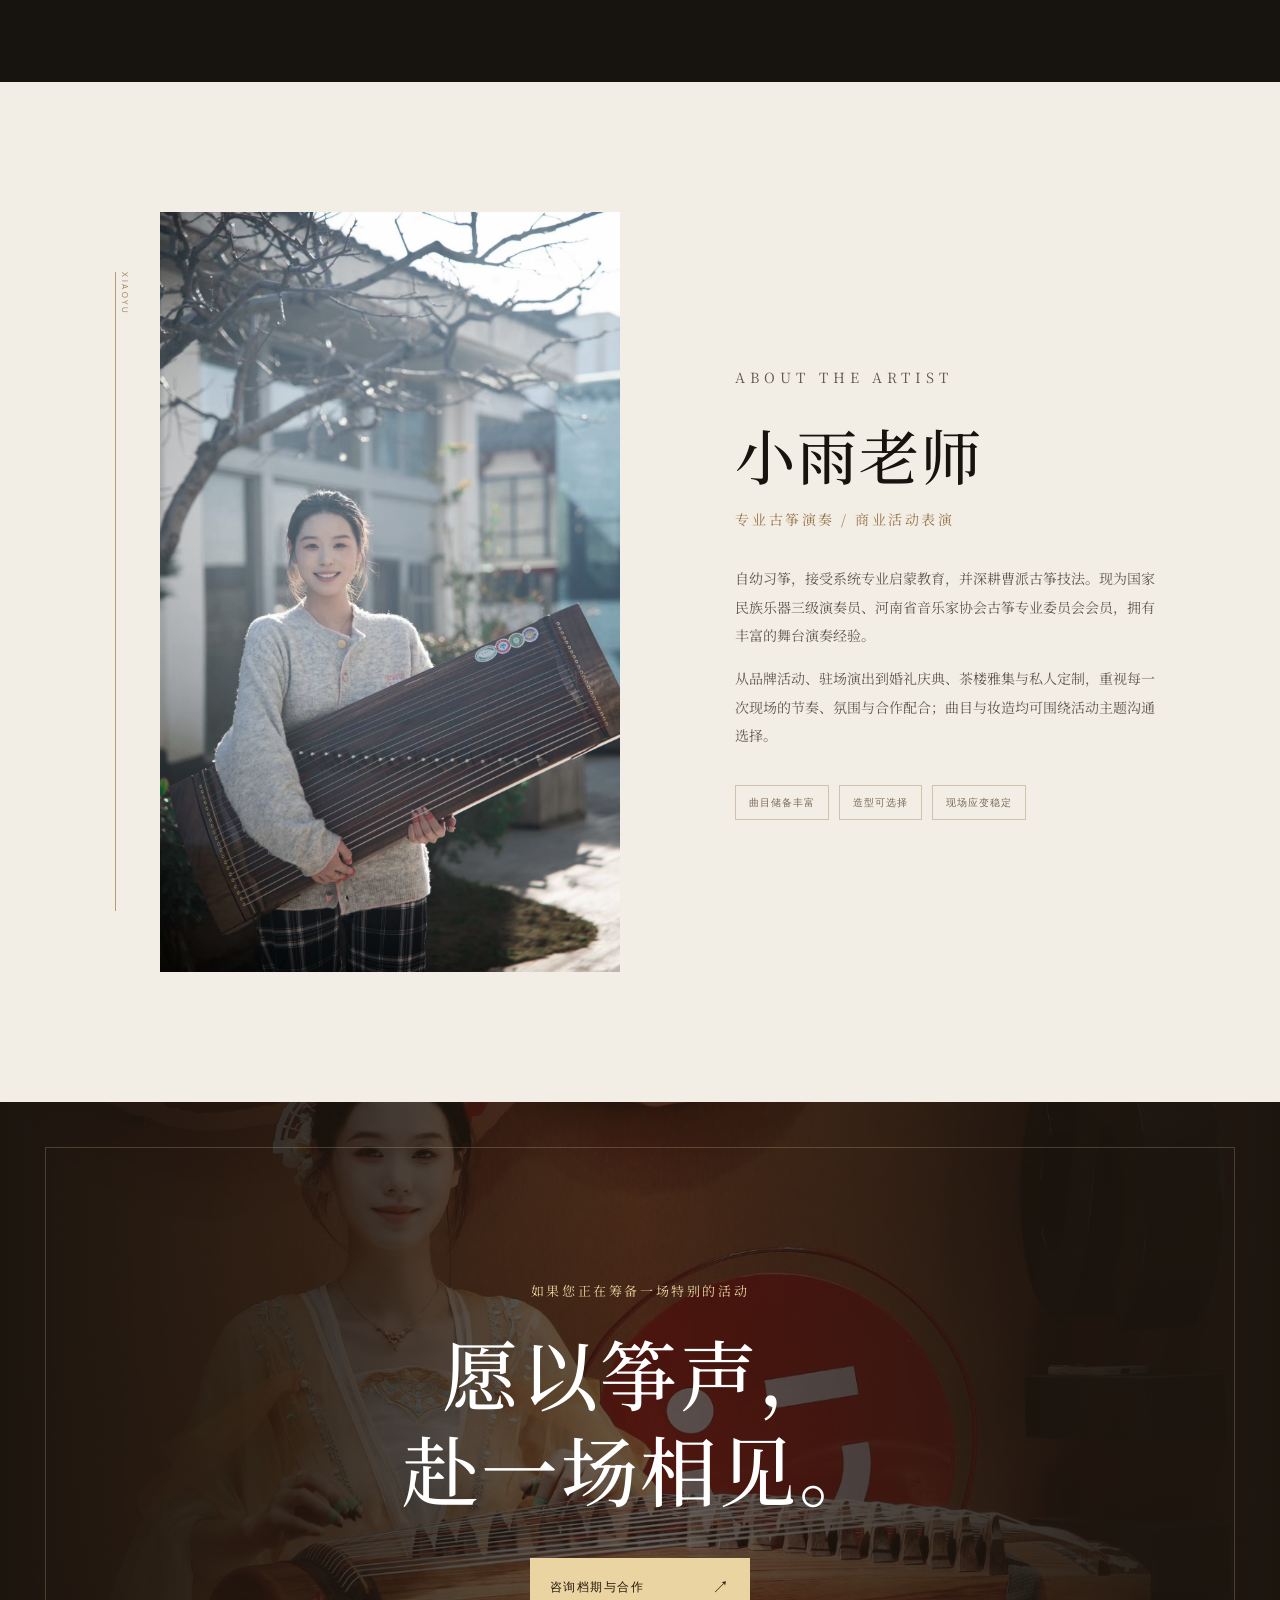
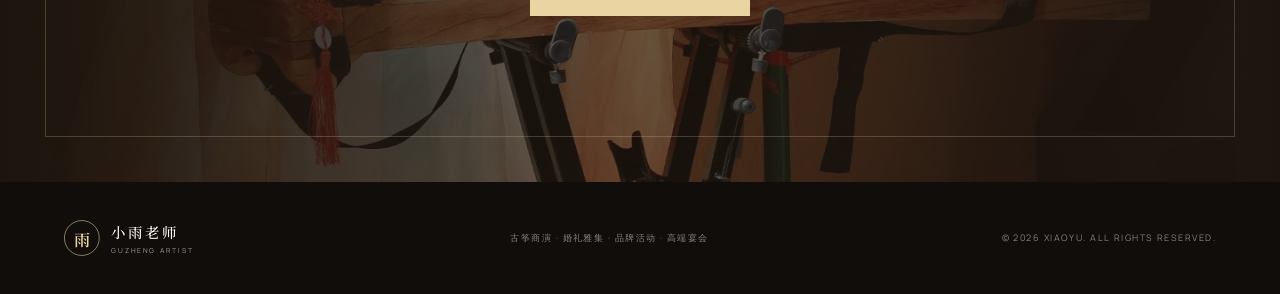
==== commit 2fc5b60c: "Refine wardrobe and add guzheng music player" ====
--- a/docs/index.html
+++ b/docs/index.html
@@ -34,6 +34,8 @@
         <img src="assets/images/01-首屏主视觉/hero.jpg" alt="">
       </div>
       <div class="hero-shade"></div>
+      <div class="auspicious-cloud cloud-hero-one" aria-hidden="true"><i></i><i></i><i></i></div>
+      <div class="auspicious-cloud cloud-hero-two" aria-hidden="true"><i></i><i></i><i></i></div>
       <div class="hero-content reveal">
         <p class="eyebrow">LIVE GUZHENG · CHINA</p>
         <h1>让东方的琴声，<br><em>成为现场的记忆。</em></h1>
@@ -60,6 +62,25 @@
           <p>从曲目节奏到服装颜色，从入场时机到舞台画面，都可以围绕您的活动主题共同确认。</p>
         </div>
         <div class="seal reveal"><span>筝</span><small>LIVE<br>ART</small></div>
+      </div>
+    </section>
+
+    <section class="music-section" aria-labelledby="music-title">
+      <div class="music-inner">
+        <div class="music-heading reveal">
+          <p class="section-kicker">LISTEN · GUZHENG SELECTIONS</p>
+          <h2 id="music-title">听一段筝声，<br>感受现场气质。</h2>
+          <p>三段演出选段，点击播放后才会开启声音；网页默认静音，不会自动播放。</p>
+        </div>
+        <div class="music-player reveal" aria-label="古筝曲目试听">
+          <div class="music-now"><span class="music-wave" aria-hidden="true"><i></i><i></i><i></i><i></i><i></i></span><p id="musicNow">选择一段音乐试听</p></div>
+          <div class="track-list">
+            <button class="track-button" type="button" data-track="0" data-src="assets/audio/classic-selection.m4a"><span>01</span><b>经典韵律</b><small>古筝现场选段</small><i>播放</i></button>
+            <button class="track-button" type="button" data-track="1" data-src="assets/audio/pop-selection.m4a"><span>02</span><b>国风流行</b><small>古筝现场选段</small><i>播放</i></button>
+            <button class="track-button" type="button" data-track="2" data-src="assets/audio/familiar-selection.m4a"><span>03</span><b>熟悉旋律</b><small>古筝现场选段</small><i>播放</i></button>
+          </div>
+          <audio id="guzhengAudio" preload="none"></audio>
+        </div>
       </div>
     </section>
 
@@ -132,50 +153,11 @@
       </div>
     </section>
 
-    <section class="looks section" id="looks">
-      <div class="looks-copy reveal">
-        <p class="section-kicker">STYLING OPTIONS</p>
-        <h2>服装造型，<br>也是舞台语言。</h2>
-        <p>礼服、旗袍、汉服与主题妆造均可挑选。可依据活动主视觉、场地灯光与品牌色，沟通选择更贴合现场的造型方向。</p>
-        <button class="button button-outline js-contact">索取更多造型参考 <i>→</i></button>
-      </div>
-      <div class="look-gallery reveal">
-        <figure class="look-main">
-          <img src="assets/images/outfits/image1.jpeg" alt="小雨老师演出礼服造型">
-          <figcaption><span>01</span>礼服造型</figcaption>
-        </figure>
-        <figure>
-          <img src="assets/images/outfits/image12.jpeg" alt="小雨老师旗袍演出造型">
-          <figcaption><span>02</span>旗袍雅韵</figcaption>
-        </figure>
-        <figure>
-          <img src="assets/images/outfits/image20.jpeg" alt="小雨老师汉服演出造型">
-          <figcaption><span>03</span>汉服主题</figcaption>
-        </figure>
-      </div>
-    </section>
-
-    <section class="wardrobe section section-dark" aria-labelledby="wardrobe-title">
-      <div class="section-head reveal">
-        <div>
-          <p class="section-kicker">SELECTABLE WARDROBE</p>
-          <h2 id="wardrobe-title">小雨的衣柜</h2>
-        </div>
-        <p>为不同主题准备的造型参考。确定活动调性后，可从现有服装中沟通挑选。</p>
-      </div>
-      <div class="wardrobe-grid">
-        <figure class="reveal"><img src="assets/images/outfits/image3.jpeg" alt="现代风格演出造型"><figcaption><span>01</span>现代礼服</figcaption></figure>
-        <figure class="reveal"><img src="assets/images/outfits/image10.jpeg" alt="春夏旗袍演出造型"><figcaption><span>02</span>春夏旗袍</figcaption></figure>
-        <figure class="reveal"><img src="assets/images/outfits/image17.jpeg" alt="秋冬汉服演出造型"><figcaption><span>03</span>秋冬汉服</figcaption></figure>
-        <figure class="reveal"><img src="assets/images/outfits/image29.jpeg" alt="刺绣重工演出造型"><figcaption><span>04</span>刺绣重工</figcaption></figure>
-      </div>
-    </section>
-
-    <section class="wardrobe-library section" id="wardrobe-library" aria-labelledby="wardrobe-library-title">
+    <section class="wardrobe-library section" id="looks" aria-labelledby="wardrobe-library-title">
       <div class="wardrobe-library-head reveal">
         <div>
           <p class="section-kicker">THE COMPLETE COLLECTION · 53 LOOKS</p>
-          <h2 id="wardrobe-library-title">完整衣柜，<br>慢慢挑选。</h2>
+          <h2 id="wardrobe-library-title">服装造型，<br>慢慢挑选。</h2>
         </div>
         <div class="wardrobe-library-note">
           <p>这里收录全部服装造型。点击任意照片即可放大查看，记下图片编号后，可在沟通时快速确认您偏好的演出造型。</p>
--- a/docs/styles.css
+++ b/docs/styles.css
@@ -39,6 +39,14 @@
 .hero-media, .hero-shade { position: absolute; inset: 0; }
 .hero-media img { height: 100%; object-fit: cover; object-position: center 28%; filter: saturate(.78) contrast(1.05); transform: scale(1.015); animation: heroScale 12s ease-out both; }
 .hero-shade { background: linear-gradient(90deg, rgba(13,10,8,.96) 0%, rgba(18,12,8,.73) 39%, rgba(12,8,6,.24) 70%, rgba(10,7,5,.43)), linear-gradient(0deg, rgba(10,7,5,.78), transparent 40%); }
+.auspicious-cloud { position: absolute; z-index: 1; width: 210px; height: 74px; opacity: .44; transform: rotate(-7deg); pointer-events: none; }
+.auspicious-cloud i { position: absolute; display: block; border: 1px solid rgba(234,213,162,.72); border-radius: 50%; }
+.auspicious-cloud i:nth-child(1) { width: 72px; height: 50px; right: 5px; bottom: 0; }
+.auspicious-cloud i:nth-child(2) { width: 98px; height: 62px; right: 55px; bottom: 3px; }
+.auspicious-cloud i:nth-child(3) { width: 65px; height: 43px; left: 0; bottom: 0; }
+.auspicious-cloud::before, .auspicious-cloud::after { content: ""; position: absolute; height: 1px; background: rgba(234,213,162,.72); }
+.auspicious-cloud::before { right: 0; bottom: 0; width: 42px; }.auspicious-cloud::after { left: 0; bottom: 0; width: 30px; }
+.cloud-hero-one { top: 19%; right: 7vw; }.cloud-hero-two { right: 22vw; bottom: 14%; width: 150px; opacity: .28; transform: scale(.7) rotate(12deg); }
 @keyframes heroScale { from { transform: scale(1.08); } to { transform: scale(1.015); } }
 .hero-content { position: relative; z-index: 2; width: min(680px, 72vw); padding-top: clamp(190px, 25vh, 270px); margin-left: 9vw; }
 .eyebrow, .section-kicker { margin: 0 0 25px; color: var(--gold); font-size: 10px; letter-spacing: .35em; }
@@ -70,6 +78,15 @@
 .seal::before { content: ""; position: absolute; inset: 7px; border: 1px dashed #bca16e; border-radius: inherit; }
 .seal span { color: #8c6334; font: 500 35px var(--serif); }
 .seal small { position: absolute; right: -28px; color: var(--muted); font-size: 8px; line-height: 1.7; letter-spacing: .2em; }
+.music-section { position: relative; overflow: hidden; padding: 120px 9vw; background: #e8ddcb; }
+.music-section::before { content: ""; position: absolute; top: -170px; right: -80px; width: 460px; aspect-ratio: 1; border: 1px solid rgba(169,128,75,.22); border-radius: 50%; box-shadow: 0 0 0 55px rgba(169,128,75,.05), 0 0 0 110px rgba(169,128,75,.035); }
+.music-inner { position: relative; z-index: 1; display: grid; grid-template-columns: .72fr 1.28fr; gap: 9vw; align-items: center; max-width: 1440px; margin: auto; }
+.music-heading h2 { margin: 0; font: 500 clamp(38px,4.8vw,70px)/1.26 var(--serif); }.music-heading > p:last-child { max-width: 360px; margin: 26px 0 0; color: #6d645a; font: 13px/2 var(--serif); }
+.music-player { padding: 16px; background: rgba(255,255,255,.55); border: 1px solid rgba(132,98,55,.2); box-shadow: 0 22px 70px rgba(73,54,31,.1); }
+.music-now { display: flex; align-items: center; gap: 14px; padding: 20px 22px; color: #5f482e; background: #f6f0e6; border-bottom: 1px solid rgba(132,98,55,.18); }.music-now p { margin: 0; font: 14px var(--serif); }
+.music-wave { display: flex; align-items: center; gap: 3px; width: 36px; height: 25px; }.music-wave i { width: 3px; height: 7px; background: #ae8750; animation: wave 1.05s ease-in-out infinite; animation-play-state: paused; }.music-wave i:nth-child(2) { height: 16px; animation-delay: .14s; }.music-wave i:nth-child(3) { height: 23px; animation-delay: .28s; }.music-wave i:nth-child(4) { height: 14px; animation-delay: .42s; }.music-wave i:nth-child(5) { height: 8px; animation-delay: .56s; }.music-player.is-playing .music-wave i { animation-play-state: running; }
+@keyframes wave { 50% { transform: scaleY(.38); } }
+.track-list { display: grid; grid-template-columns: repeat(3,1fr); }.track-button { display: grid; grid-template-columns: auto 1fr; column-gap: 12px; row-gap: 5px; min-height: 118px; padding: 22px; color: #4c3925; background: transparent; border: 0; border-right: 1px solid rgba(132,98,55,.18); text-align: left; transition: .25s; }.track-button:last-child { border-right: 0; }.track-button:hover, .track-button.active { background: #fffaf1; }.track-button > span { grid-row: span 2; color: #b08a51; font-size: 10px; letter-spacing: .1em; }.track-button b { font: 500 17px var(--serif); }.track-button small { color: #8c7a64; font: 10px var(--serif); }.track-button i { grid-column: 2; margin-top: 6px; color: #9c7748; font: 10px var(--sans); font-style: normal; letter-spacing: .14em; }
 .section-head { display: flex; align-items: flex-end; justify-content: space-between; margin-bottom: 65px; }
 .section-head .section-kicker { margin-bottom: 18px; }
 .section-head > p { margin: 0; color: #8f8579; font: 13px/1.9 var(--serif); text-align: right; }
@@ -215,10 +232,18 @@
   .hero h1 { font-size: clamp(43px,12vw,67px); }
   .hero-copy { font-size: 13px; }
   .hero-meta { display: none; }
+  .cloud-hero-one { right: -35px; top: 16%; transform: scale(.78) rotate(-7deg); }
+  .cloud-hero-two { display: none; }
   .scroll-cue { left: 25px; }
   .section { padding: 90px 25px; }
   .intro-grid { grid-template-columns: 1fr; gap: 35px; }
   .seal { display: none; }
+  .music-section { padding: 85px 25px; }
+  .music-inner { grid-template-columns: 1fr; gap: 38px; }
+  .music-heading > p:last-child { max-width: 580px; }
+  .track-list { grid-template-columns: 1fr; }
+  .track-button { min-height: 90px; border-right: 0; border-bottom: 1px solid rgba(132,98,55,.18); }
+  .track-button:last-child { border-bottom: 0; }
   .section-head { display: block; margin-bottom: 40px; }
   .section-head > p { margin-top: 20px; text-align: left; }
   .video-feature { grid-template-columns: 1fr; min-height: 0; }
